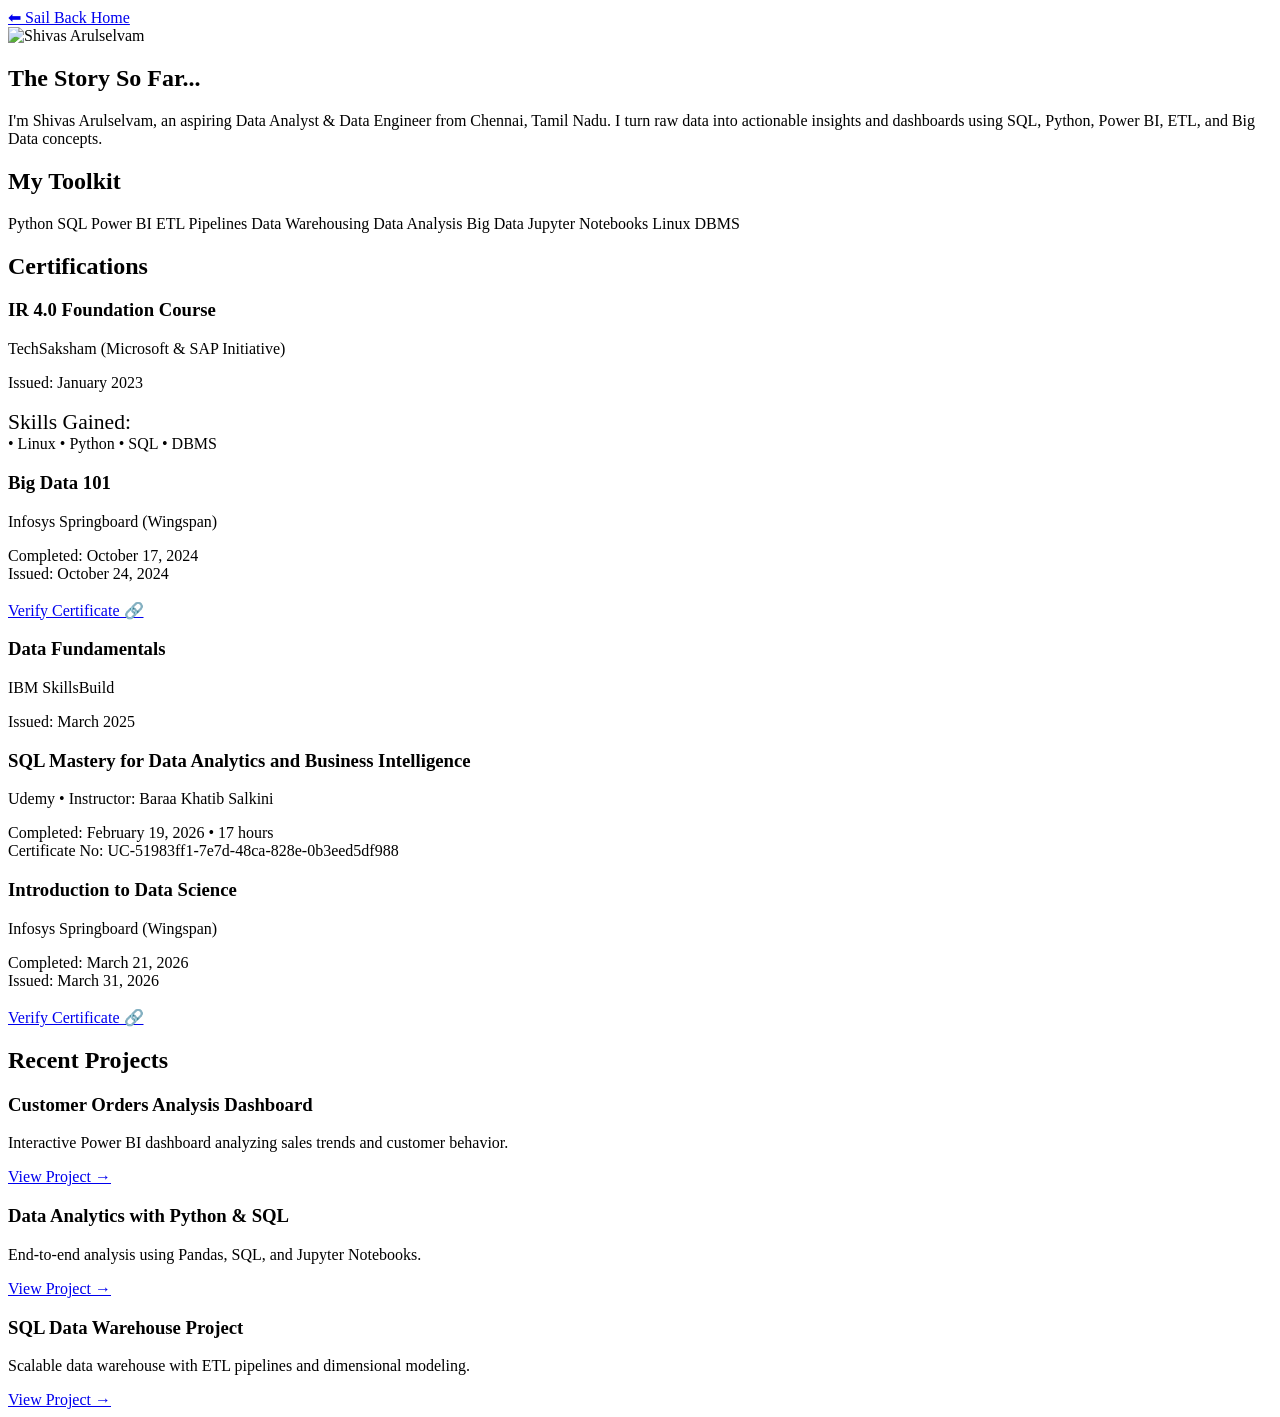
==== about.html @ 1befece0 "Add files via upload" ====
<!DOCTYPE html>
<html lang="en">
<head>
  <meta charset="UTF-8">
  <meta name="viewport" content="width=device-width, initial-scale=1.0">
  <title>About Shivas | Data Sketchbook</title>
  <link href="https://fonts.googleapis.com/css2?family=Architects+Daughter&family=Caveat:wght@400;600&display=swap" rel="stylesheet">
  <link rel="stylesheet" href="assets/style.css">
</head>
<body class="about-page">

  <div class="page-container">

    <div class="nav-bar">
      <a href="index.html" class="btn-sketch btn-blue back-btn">⬅ Sail Back Home</a>
    </div>

    <section class="about-section">
      <div class="photo-frame profile-pic">
        <div class="tape"></div>
        <div class="photo-placeholder">
          <img src="images/img.png" alt="Shivas Arulselvam">
        </div>
      </div>

      <div class="drawn-box about-text">
        <h2 class="section-title">The Story So Far...</h2>
        <p class="handwriting">
          I'm Shivas Arulselvam, an aspiring Data Analyst & Data Engineer from Chennai, Tamil Nadu. 
          I turn raw data into actionable insights and dashboards using SQL, Python, Power BI, ETL, and Big Data concepts.
        </p>
      </div>
    </section>

    <section class="skills-section">
      <h2 class="section-title highlight-text">My Toolkit</h2>
      <div class="skills-container">
        <span class="skill-tag">Python</span>
        <span class="skill-tag">SQL</span>
        <span class="skill-tag">Power BI</span>
        <span class="skill-tag">ETL Pipelines</span>
        <span class="skill-tag">Data Warehousing</span>
        <span class="skill-tag">Data Analysis</span>
        <span class="skill-tag">Big Data</span>
        <span class="skill-tag">Jupyter Notebooks</span>
        <span class="skill-tag">Linux</span>
        <span class="skill-tag">DBMS</span>
      </div>
    </section>

    <section class="certs-section">
      <h2 class="section-title">Certifications</h2>
      <div class="certs-grid">

        <!-- 1. Oldest - LEFT -->
        <div class="sticky-note cert-note left">
          <div class="pin"></div>
          <h3 class="pencil-blue">IR 4.0 Foundation Course</h3>
          <p class="handwriting">TechSaksham (Microsoft & SAP Initiative)</p>
          <span class="handwriting pencil-green">Issued: January 2023</span>
          <br><br>
          <span class="handwriting" style="font-size:1.35rem;">Skills Gained:</span><br>
          <span class="handwriting pencil-red">• Linux • Python • SQL • DBMS</span>
        </div>

        <!-- 2. Big Data 101 - RIGHT -->
        <div class="sticky-note cert-note right">
          <div class="pin"></div>
          <h3 class="pencil-blue">Big Data 101</h3>
          <p class="handwriting">Infosys Springboard (Wingspan)</p>
          <span class="handwriting pencil-green">Completed: October 17, 2024</span><br>
          <span class="handwriting pencil-green">Issued: October 24, 2024</span>
          <br><br>
          <a href="https://verify.onwingspan.com" target="_blank" class="btn-sketch btn-blue project-link" style="font-size:1rem;">Verify Certificate 🔗</a>
        </div>

        <!-- 3. IBM Data Fundamentals - LEFT -->
        <div class="sticky-note cert-note left">
          <div class="pin"></div>
          <h3 class="pencil-blue">Data Fundamentals</h3>
          <p class="handwriting">IBM SkillsBuild</p>
          <span class="handwriting pencil-green">Issued: March 2025</span>
        </div>

        <!-- 4. SQL Mastery (New Udemy) - RIGHT -->
        <div class="sticky-note cert-note right">
          <div class="pin"></div>
          <h3 class="pencil-blue">SQL Mastery for Data Analytics and Business Intelligence</h3>
          <p class="handwriting">Udemy • Instructor: Baraa Khatib Salkini</p>
          <span class="handwriting pencil-green">Completed: February 19, 2026 • 17 hours</span>
          <br>
          <span class="handwriting pencil-green">Certificate No: UC-51983ff1-7e7d-48ca-828e-0b3eed5df988</span>
        </div>

        <!-- 5. Newest - LEFT -->
        <div class="sticky-note cert-note left">
          <div class="pin"></div>
          <h3 class="pencil-blue">Introduction to Data Science</h3>
          <p class="handwriting">Infosys Springboard (Wingspan)</p>
          <span class="handwriting pencil-green">Completed: March 21, 2026</span><br>
          <span class="handwriting pencil-green">Issued: March 31, 2026</span>
          <br><br>
          <a href="https://verify.onwingspan.com" target="_blank" class="btn-sketch btn-blue project-link" style="font-size:1rem;">Verify Certificate 🔗</a>
        </div>

      </div>
    </section>

    <section class="projects-section">
      <h2 class="section-title highlight-text">Recent Projects</h2>
      <div class="projects-grid">
        <div class="drawn-box project-card">
          <h3>Customer Orders Analysis Dashboard</h3>
          <p class="handwriting">Interactive Power BI dashboard analyzing sales trends and customer behavior.</p>
          <a href="https://github.com/Shivas54/customer-orders-analysis-powerbi" target="_blank" class="btn-sketch btn-blue project-link">View Project →</a>
        </div>
        <div class="drawn-box project-card">
          <h3>Data Analytics with Python & SQL</h3>
          <p class="handwriting">End-to-end analysis using Pandas, SQL, and Jupyter Notebooks.</p>
          <a href="https://github.com/Shivas54/Data-Analytics-Project-Python-SQL" target="_blank" class="btn-sketch btn-blue project-link">View Project →</a>
        </div>
        <div class="drawn-box project-card">
          <h3>SQL Data Warehouse Project</h3>
          <p class="handwriting">Scalable data warehouse with ETL pipelines and dimensional modeling.</p>
          <a href="https://github.com/Shivas54/sql-data-warehouse-project" target="_blank" class="btn-sketch btn-blue project-link">View Project →</a>
        </div>
      </div>
    </section>

  </div>

  <script src="script.js"></script>
</body>
</html>
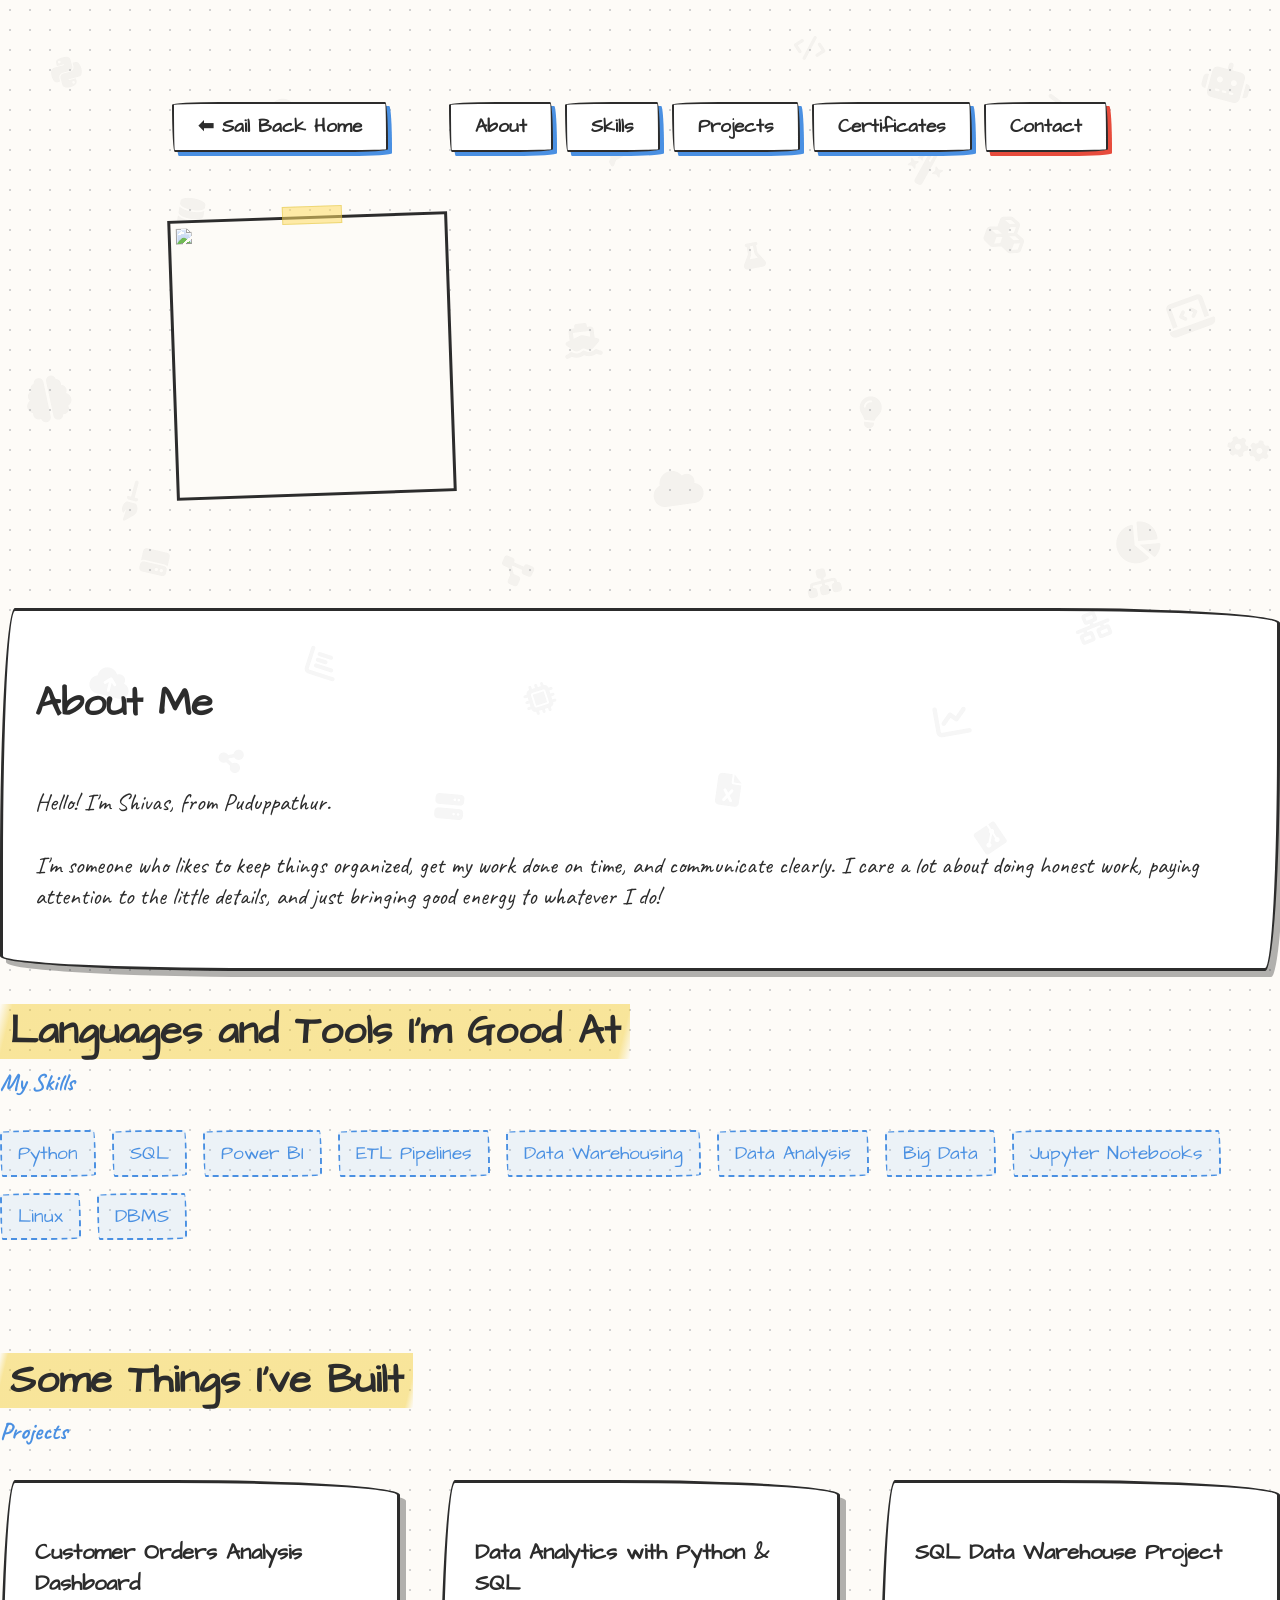
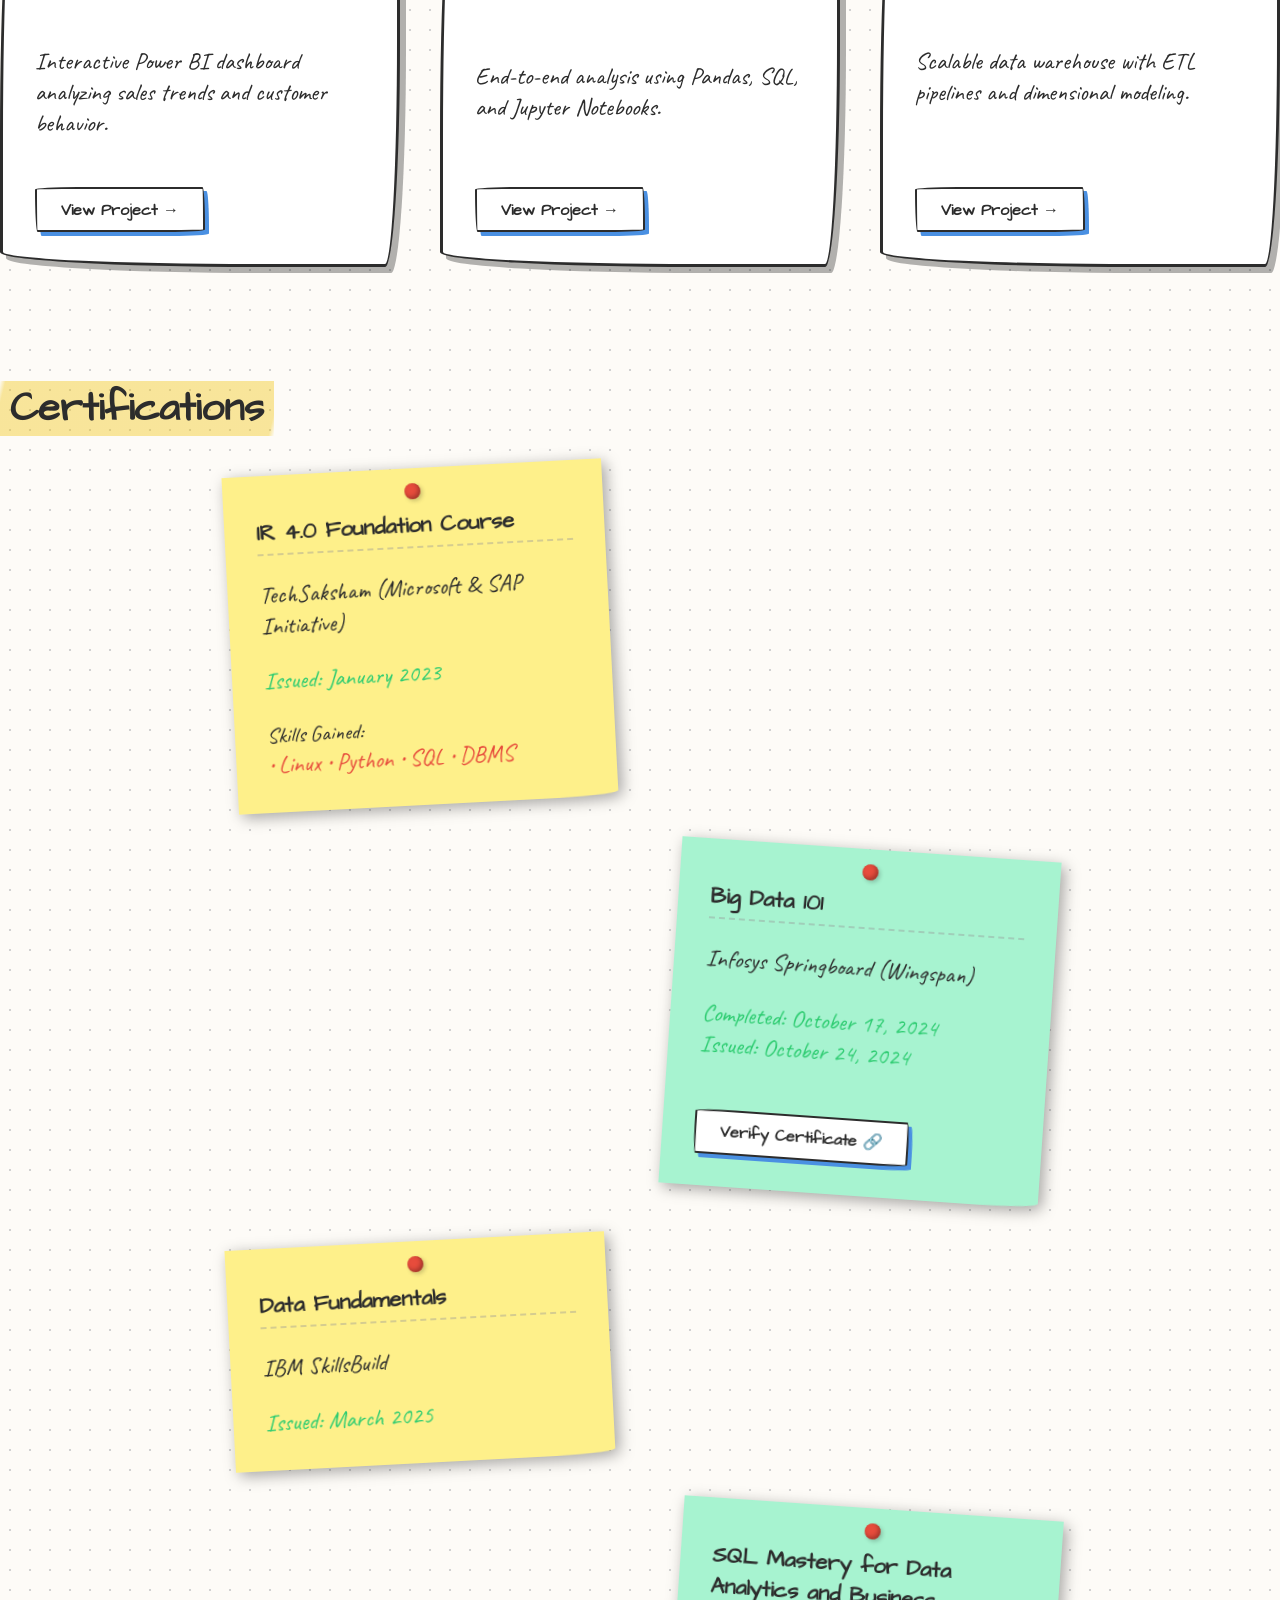
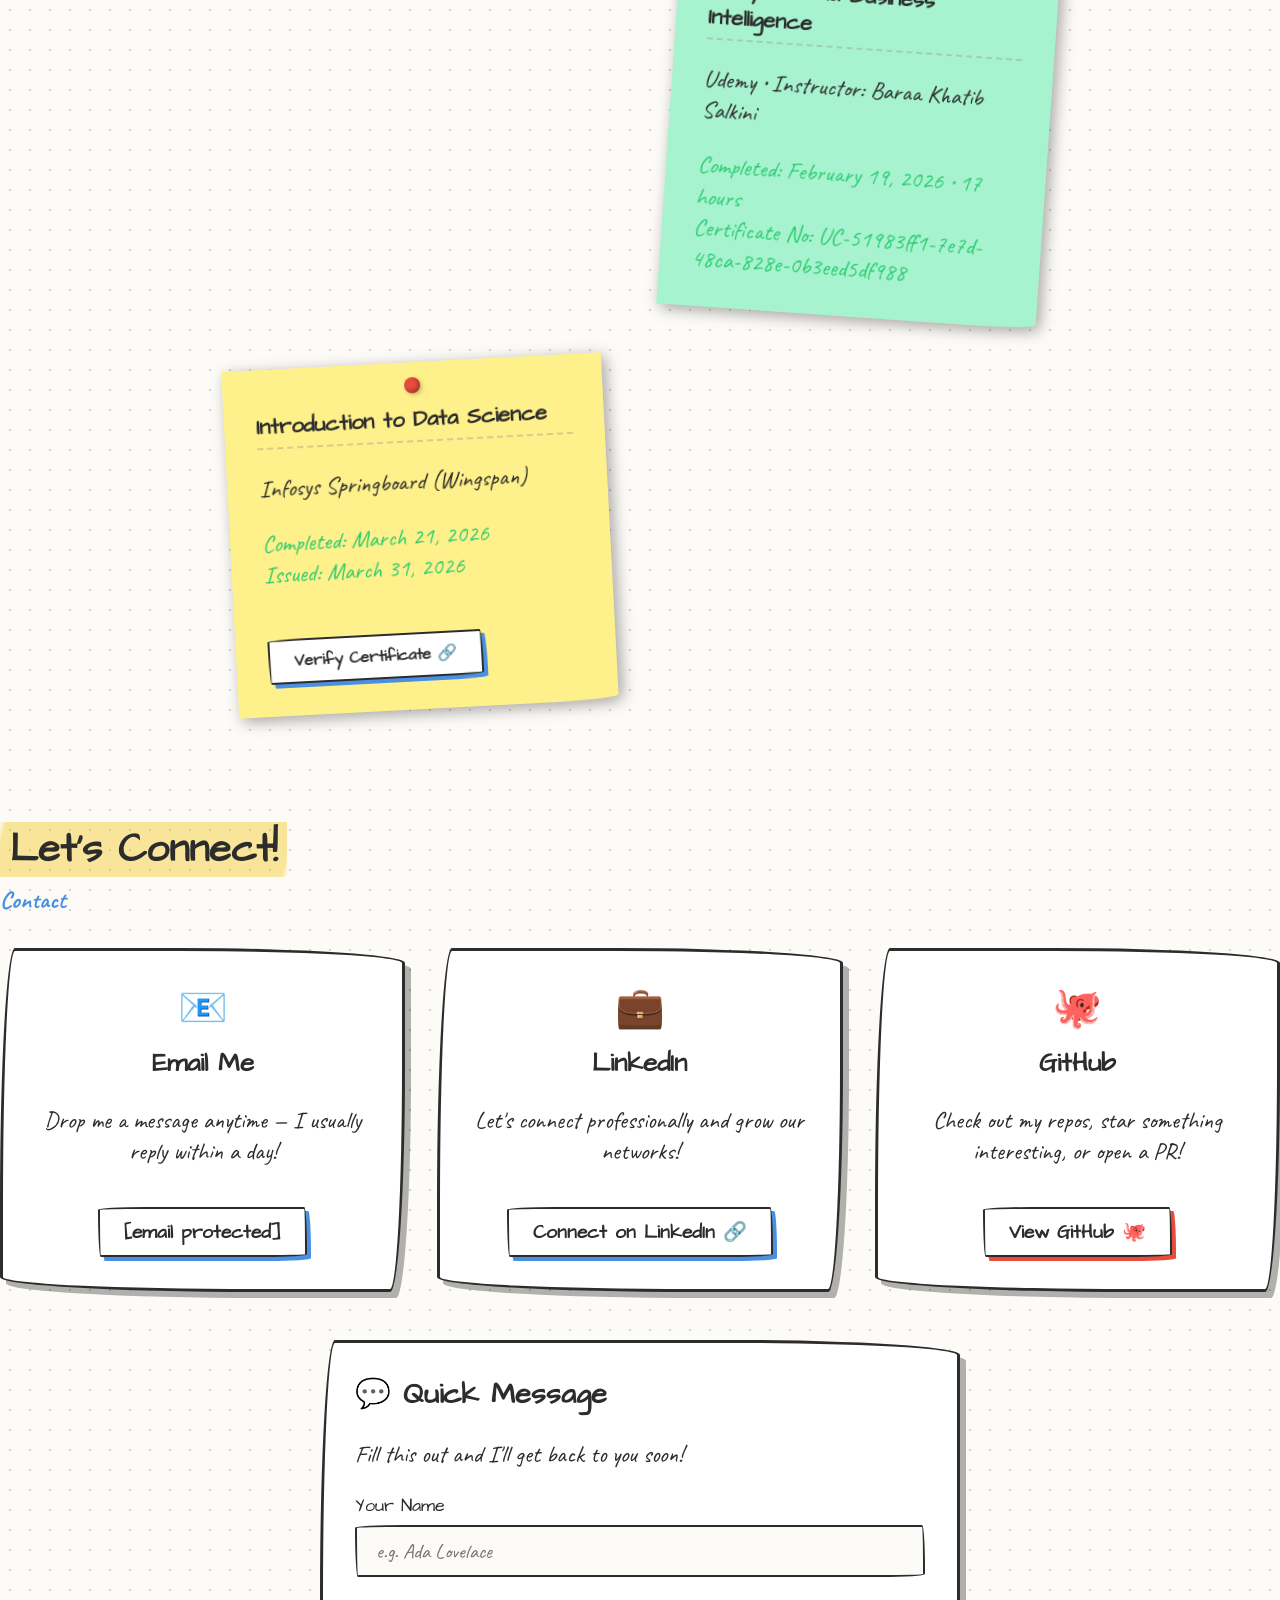
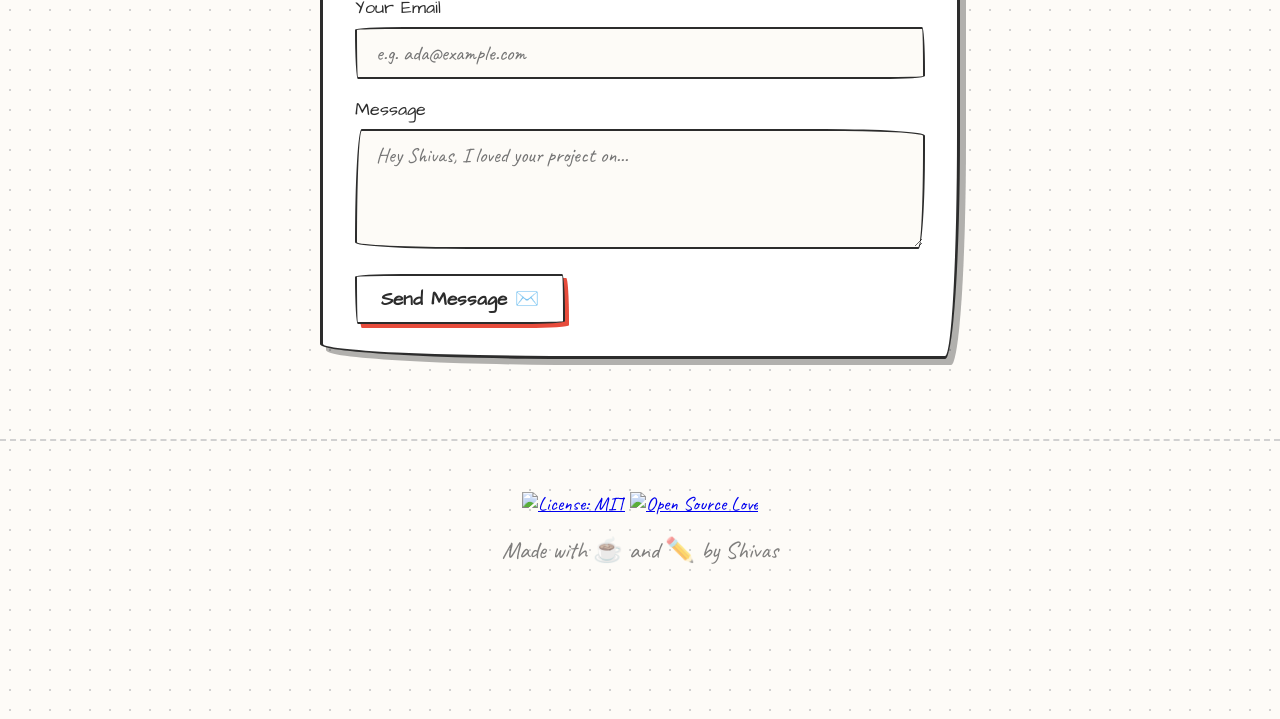
==== commit 916d9327: "Update about.html" ====
--- a/about.html
+++ b/about.html
@@ -5,35 +5,91 @@
   <meta name="viewport" content="width=device-width, initial-scale=1.0">
   <title>About Shivas | Data Sketchbook</title>
   <link href="https://fonts.googleapis.com/css2?family=Architects+Daughter&family=Caveat:wght@400;600&display=swap" rel="stylesheet">
-  <link rel="stylesheet" href="assets/style.css">
+  <link rel="stylesheet" href="https://cdnjs.cloudflare.com/ajax/libs/font-awesome/6.5.0/css/all.min.css">
+  <link rel="stylesheet" href="assets/css/style.css">
 </head>
 <body class="about-page">
 
+  <!-- Background floating icons -->
+  <div class="bg-icons" aria-hidden="true">
+    <i class="fa-brands fa-python"           style="--ix:4vw;  --iy:6vh;  --is:2.2rem; --ir:-15deg; --id:0s"></i>
+    <i class="fa-solid fa-database"          style="--ix:14vw; --iy:22vh; --is:1.8rem; --ir:10deg;  --id:1.2s"></i>
+    <i class="fa-solid fa-terminal"          style="--ix:82vw; --iy:10vh; --is:2rem;   --ir:-8deg;  --id:0.4s"></i>
+    <i class="fa-solid fa-code"              style="--ix:62vw; --iy:4vh;  --is:1.6rem; --ir:12deg;  --id:2s"></i>
+    <i class="fa-solid fa-laptop-code"       style="--ix:91vw; --iy:33vh; --is:2.4rem; --ir:-20deg; --id:0.8s"></i>
+    <i class="fa-solid fa-server"            style="--ix:34vw; --iy:88vh; --is:1.8rem; --ir:5deg;   --id:1.6s"></i>
+    <i class="fa-solid fa-chart-line"        style="--ix:73vw; --iy:78vh; --is:2.2rem; --ir:-10deg; --id:0.3s"></i>
+    <i class="fa-solid fa-chart-bar"         style="--ix:24vw; --iy:72vh; --is:2rem;   --ir:18deg;  --id:1.8s"></i>
+    <i class="fa-solid fa-chart-pie"         style="--ix:87vw; --iy:58vh; --is:2.6rem; --ir:-5deg;  --id:0.6s"></i>
+    <i class="fa-solid fa-filter"            style="--ix:47vw; --iy:16vh; --is:1.5rem; --ir:22deg;  --id:2.4s"></i>
+    <i class="fa-solid fa-broom"             style="--ix:9vw;  --iy:54vh; --is:1.8rem; --ir:-30deg; --id:1s"></i>
+    <i class="fa-solid fa-file-excel"        style="--ix:56vw; --iy:86vh; --is:2rem;   --ir:8deg;   --id:3s"></i>
+    <i class="fa-solid fa-brain"             style="--ix:2vw;  --iy:42vh; --is:2.8rem; --ir:-12deg; --id:0.2s"></i>
+    <i class="fa-solid fa-robot"             style="--ix:94vw; --iy:7vh;  --is:2.4rem; --ir:15deg;  --id:1.4s"></i>
+    <i class="fa-solid fa-microchip"         style="--ix:41vw; --iy:76vh; --is:1.9rem; --ir:-18deg; --id:2.8s"></i>
+    <i class="fa-solid fa-lightbulb"         style="--ix:67vw; --iy:44vh; --is:2rem;   --ir:6deg;   --id:0.9s"></i>
+    <i class="fa-solid fa-bolt-lightning"    style="--ix:19vw; --iy:32vh; --is:1.7rem; --ir:-25deg; --id:1.5s"></i>
+    <i class="fa-solid fa-cubes"             style="--ix:77vw; --iy:24vh; --is:2.2rem; --ir:20deg;  --id:2.2s"></i>
+    <i class="fa-solid fa-cloud"             style="--ix:51vw; --iy:52vh; --is:2.5rem; --ir:-8deg;  --id:0.7s"></i>
+    <i class="fa-solid fa-cloud-arrow-up"    style="--ix:7vw;  --iy:74vh; --is:2rem;   --ir:14deg;  --id:3.2s"></i>
+    <i class="fa-solid fa-network-wired"     style="--ix:84vw; --iy:68vh; --is:1.8rem; --ir:-22deg; --id:1.1s"></i>
+    <i class="fa-solid fa-infinity"          style="--ix:31vw; --iy:48vh; --is:2.3rem; --ir:9deg;   --id:2.6s"></i>
+    <i class="fa-solid fa-sitemap"           style="--ix:63vw; --iy:63vh; --is:1.9rem; --ir:-14deg; --id:0.5s"></i>
+    <i class="fa-solid fa-share-nodes"       style="--ix:17vw; --iy:83vh; --is:1.7rem; --ir:16deg;  --id:1.9s"></i>
+    <i class="fa-solid fa-ship"              style="--ix:44vw; --iy:36vh; --is:2.1rem; --ir:-7deg;  --id:2.1s"></i>
+    <i class="fa-brands fa-git-alt"          style="--ix:76vw; --iy:91vh; --is:2.4rem; --ir:11deg;  --id:0.1s"></i>
+    <i class="fa-solid fa-gears"             style="--ix:96vw; --iy:48vh; --is:2rem;   --ir:-19deg; --id:2.9s"></i>
+    <i class="fa-solid fa-diagram-project"   style="--ix:39vw; --iy:62vh; --is:1.8rem; --ir:24deg;  --id:1.3s"></i>
+    <i class="fa-solid fa-flask"             style="--ix:58vw; --iy:27vh; --is:1.6rem; --ir:-11deg; --id:3.5s"></i>
+    <i class="fa-solid fa-magnifying-glass-chart" style="--ix:21vw; --iy:11vh; --is:2rem; --ir:7deg; --id:0.6s"></i>
+    <i class="fa-solid fa-wand-magic-sparkles" style="--ix:71vw; --iy:17vh; --is:1.9rem; --ir:-16deg; --id:2.3s"></i>
+    <i class="fa-solid fa-hard-drive"        style="--ix:11vw; --iy:61vh; --is:1.7rem; --ir:13deg;  --id:1.7s"></i>
+  </div>
+
+  <!-- Scroll to Top -->
+  <button class="scroll-top" id="scroll-top" aria-label="Scroll to top" title="Back to top">↑</button>
+
   <div class="page-container">
 
+    <!-- NAVIGATION -->
     <div class="nav-bar">
       <a href="index.html" class="btn-sketch btn-blue back-btn">⬅ Sail Back Home</a>
+
+      <button class="hamburger" id="hamburger" aria-label="Toggle menu">☰</button>
+
+      <nav class="nav-menu" id="nav-menu">
+        <a href="about.html" class="btn-sketch btn-blue nav-link" data-section="About">About</a>
+        <a href="#Skills" class="btn-sketch btn-blue nav-link" data-section="Skills">Skills</a>
+        <a href="#Projects" class="btn-sketch btn-blue nav-link" data-section="Projects">Projects</a>
+        <a href="#Certificates" class="btn-sketch btn-blue nav-link" data-section="Certificates">Certificates</a>
+        <a href="#contact" class="btn-sketch btn-red nav-link" data-section="contact">Contact</a>
+      </nav>
     </div>
 
-    <section class="about-section">
+    <!-- ABOUT -->
+    <section id="About" class="about-section">
       <div class="photo-frame profile-pic">
         <div class="tape"></div>
         <div class="photo-placeholder">
-          <img src="images/img.png" alt="Shivas Arulselvam">
+  <img src="assets/img.png" style="filter: none !important; mix-blend-mode: normal;">
+          
+          </div>
         </div>
       </div>
 
       <div class="drawn-box about-text">
-        <h2 class="section-title">The Story So Far...</h2>
+        <h2 class="section-title">About Me</h2>
         <p class="handwriting">
-          I'm Shivas Arulselvam, an aspiring Data Analyst & Data Engineer from Chennai, Tamil Nadu. 
-          I turn raw data into actionable insights and dashboards using SQL, Python, Power BI, ETL, and Big Data concepts.
+          Hello! I'm Shivas, from Puduppathur.<br><br>
+          I'm someone who likes to keep things organized, get my work done on time, and communicate clearly. I care a lot about doing honest work, paying attention to the little details, and just bringing good energy to whatever I do!
         </p>
       </div>
     </section>
 
-    <section class="skills-section">
-      <h2 class="section-title highlight-text">My Toolkit</h2>
+    <!-- SKILLS -->
+    <section id="Skills" class="skills-section">
+      <h2 class="section-title highlight-text">Languages and Tools I'm Good At</h2>
+      <h4 class="handwriting pencil-blue" style="margin-top: -1.5rem; margin-bottom: 2rem;">My Skills</h4>
       <div class="skills-container">
         <span class="skill-tag">Python</span>
         <span class="skill-tag">SQL</span>
@@ -48,22 +104,44 @@
       </div>
     </section>
 
-    <section class="certs-section">
-      <h2 class="section-title">Certifications</h2>
+    <!-- PROJECTS -->
+    <section id="Projects" class="projects-section">
+      <h2 class="section-title highlight-text">Some Things I've Built</h2>
+      <h4 class="handwriting pencil-blue" style="margin-top: -1.5rem; margin-bottom: 2rem;">Projects</h4>
+      <div class="projects-grid">
+        <div class="drawn-box project-card">
+          <h3>Customer Orders Analysis Dashboard</h3>
+          <p class="handwriting">Interactive Power BI dashboard analyzing sales trends and customer behavior.</p>
+          <a href="https://github.com/Shivas54/customer-orders-analysis-powerbi" target="_blank" class="btn-sketch btn-blue project-link">View Project →</a>
+        </div>
+        <div class="drawn-box project-card">
+          <h3>Data Analytics with Python &amp; SQL</h3>
+          <p class="handwriting">End-to-end analysis using Pandas, SQL, and Jupyter Notebooks.</p>
+          <a href="https://github.com/Shivas54/Data-Analytics-Project-Python-SQL" target="_blank" class="btn-sketch btn-blue project-link">View Project →</a>
+        </div>
+        <div class="drawn-box project-card">
+          <h3>SQL Data Warehouse Project</h3>
+          <p class="handwriting">Scalable data warehouse with ETL pipelines and dimensional modeling.</p>
+          <a href="https://github.com/Shivas54/sql-data-warehouse-project" target="_blank" class="btn-sketch btn-blue project-link">View Project →</a>
+        </div>
+      </div>
+    </section>
+
+    <!-- CERTIFICATES -->
+    <section id="Certificates" class="certs-section">
+      <h2 class="section-title highlight-text">Certifications</h2>
       <div class="certs-grid">
 
-        <!-- 1. Oldest - LEFT -->
         <div class="sticky-note cert-note left">
           <div class="pin"></div>
           <h3 class="pencil-blue">IR 4.0 Foundation Course</h3>
-          <p class="handwriting">TechSaksham (Microsoft & SAP Initiative)</p>
+          <p class="handwriting">TechSaksham (Microsoft &amp; SAP Initiative)</p>
           <span class="handwriting pencil-green">Issued: January 2023</span>
           <br><br>
           <span class="handwriting" style="font-size:1.35rem;">Skills Gained:</span><br>
           <span class="handwriting pencil-red">• Linux • Python • SQL • DBMS</span>
         </div>
 
-        <!-- 2. Big Data 101 - RIGHT -->
         <div class="sticky-note cert-note right">
           <div class="pin"></div>
           <h3 class="pencil-blue">Big Data 101</h3>
@@ -74,7 +152,6 @@
           <a href="https://verify.onwingspan.com" target="_blank" class="btn-sketch btn-blue project-link" style="font-size:1rem;">Verify Certificate 🔗</a>
         </div>
 
-        <!-- 3. IBM Data Fundamentals - LEFT -->
         <div class="sticky-note cert-note left">
           <div class="pin"></div>
           <h3 class="pencil-blue">Data Fundamentals</h3>
@@ -82,17 +159,14 @@
           <span class="handwriting pencil-green">Issued: March 2025</span>
         </div>
 
-        <!-- 4. SQL Mastery (New Udemy) - RIGHT -->
         <div class="sticky-note cert-note right">
           <div class="pin"></div>
           <h3 class="pencil-blue">SQL Mastery for Data Analytics and Business Intelligence</h3>
           <p class="handwriting">Udemy • Instructor: Baraa Khatib Salkini</p>
-          <span class="handwriting pencil-green">Completed: February 19, 2026 • 17 hours</span>
-          <br>
+          <span class="handwriting pencil-green">Completed: February 19, 2026 • 17 hours</span><br>
           <span class="handwriting pencil-green">Certificate No: UC-51983ff1-7e7d-48ca-828e-0b3eed5df988</span>
         </div>
 
-        <!-- 5. Newest - LEFT -->
         <div class="sticky-note cert-note left">
           <div class="pin"></div>
           <h3 class="pencil-blue">Introduction to Data Science</h3>
@@ -106,29 +180,125 @@
       </div>
     </section>
 
-    <section class="projects-section">
-      <h2 class="section-title highlight-text">Recent Projects</h2>
-      <div class="projects-grid">
-        <div class="drawn-box project-card">
-          <h3>Customer Orders Analysis Dashboard</h3>
-          <p class="handwriting">Interactive Power BI dashboard analyzing sales trends and customer behavior.</p>
-          <a href="https://github.com/Shivas54/customer-orders-analysis-powerbi" target="_blank" class="btn-sketch btn-blue project-link">View Project →</a>
-        </div>
-        <div class="drawn-box project-card">
-          <h3>Data Analytics with Python & SQL</h3>
-          <p class="handwriting">End-to-end analysis using Pandas, SQL, and Jupyter Notebooks.</p>
-          <a href="https://github.com/Shivas54/Data-Analytics-Project-Python-SQL" target="_blank" class="btn-sketch btn-blue project-link">View Project →</a>
-        </div>
-        <div class="drawn-box project-card">
-          <h3>SQL Data Warehouse Project</h3>
-          <p class="handwriting">Scalable data warehouse with ETL pipelines and dimensional modeling.</p>
-          <a href="https://github.com/Shivas54/sql-data-warehouse-project" target="_blank" class="btn-sketch btn-blue project-link">View Project →</a>
-        </div>
-      </div>
-    </section>
-
-  </div>
-
-  <script src="script.js"></script>
-</body>
-</html>
+    <!-- CONTACT -->
+    <section id="contact" class="contact-section">
+      <h2 class="section-title highlight-text">Let's Connect!</h2>
+      <h4 class="handwriting pencil-blue" style="margin-top: -1.5rem; margin-bottom: 2rem;">Contact</h4>
+
+      <div class="contact-grid">
+        <div class="drawn-box contact-card">
+          <div class="contact-icon">📧</div>
+          <h3>Email Me</h3>
+          <p class="handwriting">Drop me a message anytime — I usually reply within a day!</p>
+          <!-- Replace with your actual email -->
+          <a href="/cdn-cgi/l/email-protection#91e2f9f8e7f0e2d1f4e9f0fce1fdf4bff2fefc" class="btn-sketch btn-blue" style="margin-top:1rem; display:inline-block;"><span class="__cf_email__" data-cfemail="76051e1f00170536130e171b061a135815191b">[email&#160;protected]</span></a>
+        </div>
+
+        <div class="drawn-box contact-card">
+          <div class="contact-icon">💼</div>
+          <h3>LinkedIn</h3>
+          <p class="handwriting">Let's connect professionally and grow our networks!</p>
+          <a href="https://www.linkedin.com/in/shivas-arulselvam" target="_blank" class="btn-sketch btn-blue" style="margin-top:1rem; display:inline-block;">Connect on LinkedIn 🔗</a>
+        </div>
+
+        <div class="drawn-box contact-card">
+          <div class="contact-icon">🐙</div>
+          <h3>GitHub</h3>
+          <p class="handwriting">Check out my repos, star something interesting, or open a PR!</p>
+          <a href="https://github.com/Shivas54" target="_blank" class="btn-sketch btn-red" style="margin-top:1rem; display:inline-block;">View GitHub 🐙</a>
+        </div>
+      </div>
+
+      <!-- Quick Message Form -->
+      <div class="drawn-box quick-message" style="margin-top: 3rem;">
+        <h3>💬 Quick Message</h3>
+        <p class="handwriting" style="margin-bottom:1.5rem;">Fill this out and I'll get back to you soon!</p>
+        <div class="form-group">
+          <label class="form-label" for="name">Your Name</label>
+          <input type="text" id="name" class="sketch-input" placeholder="e.g. Ada Lovelace">
+        </div>
+        <div class="form-group">
+          <label class="form-label" for="email">Your Email</label>
+          <input type="email" id="email" class="sketch-input" placeholder="e.g. ada@example.com">
+        </div>
+        <div class="form-group">
+          <label class="form-label" for="message">Message</label>
+          <textarea id="message" class="sketch-input sketch-textarea" placeholder="Hey Shivas, I loved your project on..."></textarea>
+        </div>
+        <button class="btn-sketch btn-red" id="send-btn" onclick="handleSend()">Send Message ✉️</button>
+        <p class="handwriting pencil-green" id="form-success" style="display:none; margin-top:1rem;">✅ Thanks! (Hook this up to Formspree or EmailJS to make it live!)</p>
+      </div>
+    </section>
+
+  </div><!-- end page-container -->
+
+  <footer class="sketch-footer">
+    <p align="center">
+      <a href="LICENSE"><img src="https://img.shields.io/badge/License-MIT-yellow.svg" alt="License: MIT"></a>
+      <a href="https://opensource.org/"><img src="https://img.shields.io/badge/Open%20Source-%E2%9D%A4-brightgreen.svg" alt="Open Source Love"></a>
+    </p>
+    <p class="handwriting" style="margin-top:1rem; opacity:0.6;">Made with ☕ and ✏️ by Shivas</p>
+  </footer>
+
+  <script data-cfasync="false" src="/cdn-cgi/scripts/5c5dd728/cloudflare-static/email-decode.min.js"></script><script>
+    // --- HAMBURGER MENU ---
+    const hamburger = document.getElementById('hamburger');
+    const navMenu = document.getElementById('nav-menu');
+    hamburger.addEventListener('click', () => {
+      navMenu.classList.toggle('nav-open');
+      hamburger.textContent = navMenu.classList.contains('nav-open') ? '✕' : '☰';
+    });
+    // Close menu when a link is clicked
+    navMenu.querySelectorAll('a').forEach(link => {
+      link.addEventListener('click', () => {
+        navMenu.classList.remove('nav-open');
+        hamburger.textContent = '☰';
+      });
+    });
+
+    // --- ACTIVE NAV HIGHLIGHT ON SCROLL ---
+    const sections = document.querySelectorAll('section[id]');
+    const navLinks = document.querySelectorAll('.nav-link');
+    const observer = new IntersectionObserver((entries) => {
+      entries.forEach(entry => {
+        if (entry.isIntersecting) {
+          navLinks.forEach(link => link.classList.remove('nav-active'));
+          const active = document.querySelector(`.nav-link[data-section="${entry.target.id}"]`);
+          if (active) active.classList.add('nav-active');
+        }
+      });
+    }, { rootMargin: '-30% 0px -60% 0px' });
+    sections.forEach(s => observer.observe(s));
+
+    // --- SCROLL OFFSET FOR ANCHOR LINKS (fixes content hiding behind nav) ---
+    document.querySelectorAll('a[href^="#"]').forEach(anchor => {
+      anchor.addEventListener('click', function(e) {
+        const target = document.querySelector(this.getAttribute('href'));
+        if (target) {
+          e.preventDefault();
+          const offset = 100;
+          const top = target.getBoundingClientRect().top + window.scrollY - offset;
+          window.scrollTo({ top, behavior: 'smooth' });
+        }
+      });
+    });
+
+    // --- SCROLL TO TOP BUTTON ---
+    const scrollTopBtn = document.getElementById('scroll-top');
+    window.addEventListener('scroll', () => {
+      scrollTopBtn.classList.toggle('visible', window.scrollY > 400);
+    });
+    scrollTopBtn.addEventListener('click', () => {
+      window.scrollTo({ top: 0, behavior: 'smooth' });
+    });
+
+    // --- FORM HANDLER (demo — wire to Formspree/EmailJS for production) ---
+    function handleSend() {
+      const name = document.getElementById('name').value.trim();
+      const email = document.getElementById('email').value.trim();
+      const message = document.getElementById('message').value.trim();
+      if (!name || !email || !message) {
+        alert('Please fill in all fields!');
+        return;
+      }
+      document.get
--- a/assets/css/style.css
+++ b/assets/css/style.css
@@ -0,0 +1,614 @@
+/* =============================================
+   SHIVAS PORTFOLIO — SKETCHBOOK THEME
+   Clean, single :root block — no conflicts
+   ============================================= */
+
+/* --- LIGHT / DARK MODE VARIABLES --- */
+:root {
+  color-scheme: light dark;
+  --paper-bg:      light-dark(#fdfbf7, #1a1a1a);
+  --ink-color:     light-dark(#2c2c2c, #e0e0e0);
+  --box-bg:        light-dark(#ffffff, #252525);
+  --grid-color:    light-dark(#d1d1d1, rgba(255,255,255,0.05));
+  --note-bg:       light-dark(#fef08a, #857c2e);
+  --cert-note-bg:  light-dark(#a7f3d0, #1e3a2f);
+  --pencil-blue:   light-dark(#4a90e2, #56a3ff);
+  --pencil-red:    light-dark(#e74c3c, #ff5f56);
+  --pencil-green:  light-dark(#2ecc71, #4ade80);
+  --highlighter:   light-dark(rgba(241,196,15,0.4), rgba(250,204,21,0.25));
+  --input-bg:      light-dark(#fdfbf7, #1e1e1e);
+  --note-text:     light-dark(#2c2c2c, #f0f0f0);
+}
+
+/* --- BASE --- */
+*, *::before, *::after { box-sizing: border-box; }
+
+html { scroll-behavior: smooth; }
+
+body {
+  background-color: var(--paper-bg);
+  background-image: radial-gradient(var(--grid-color) 1px, transparent 1px);
+  background-size: 20px 20px;
+  color: var(--ink-color);
+  font-family: 'Caveat', cursive;
+  font-size: 1.2rem;
+  margin: 0;
+  padding: 0;
+  overflow-x: hidden;
+  transition: background-color 0.3s, color 0.3s;
+}
+
+h1, h2, h3 { font-family: 'Architects Daughter', cursive; }
+
+/* --- SCROLL TO TOP --- */
+.scroll-top {
+  position: fixed;
+  bottom: 2rem;
+  right: 1.5rem;
+  z-index: 998;
+  background: var(--box-bg);
+  border: 2px solid var(--ink-color);
+  border-radius: 255px 15px 225px 15px / 15px 225px 15px 255px;
+  padding: 0.4rem 0.9rem;
+  font-family: 'Architects Daughter', cursive;
+  font-size: 1.3rem;
+  cursor: pointer;
+  box-shadow: 3px 3px 0 var(--pencil-green);
+  opacity: 0;
+  pointer-events: none;
+  transition: opacity 0.3s, transform 0.2s, box-shadow 0.2s;
+  color: var(--ink-color);
+}
+.scroll-top.visible { opacity: 1; pointer-events: auto; }
+.scroll-top:hover { transform: translate(1px, 1px); box-shadow: 2px 2px 0 var(--pencil-green); }
+
+/* =============================================
+   INDEX PAGE — HERO
+   ============================================= */
+.sketch-hero {
+  position: relative;
+  display: flex;
+  align-items: center;
+  justify-content: space-between;
+  max-width: 1100px;
+  margin: 0 auto;
+  min-height: 100vh;
+  padding: 2rem;
+  padding-bottom: 150px;
+  gap: 4rem;
+}
+
+.hero-content { flex: 1; max-width: 600px; z-index: 2; }
+.hero-visual   { flex: 1; display: flex; justify-content: center; z-index: 2; }
+
+/* --- BADGE --- */
+.sketch-badge {
+  display: inline-block;
+  border: 2px solid var(--ink-color);
+  border-radius: 255px 15px 225px 15px / 15px 225px 15px 255px;
+  padding: 0.3rem 1rem;
+  font-family: 'Architects Daughter', cursive;
+  font-size: 1.1rem;
+  margin-bottom: 1.5rem;
+  transform: rotate(-1deg);
+}
+
+/* --- TITLE --- */
+.hero-title {
+  font-size: 3rem;
+  line-height: 1.2;
+  margin: 0 0 1rem 0;
+  white-space: nowrap;
+}
+
+/* Typewriter cursor blink */
+.typewriter::after {
+  content: '|';
+  animation: blink 0.8s step-end infinite;
+  color: var(--pencil-red);
+}
+@keyframes blink { 0%,100% { opacity: 1; } 50% { opacity: 0; } }
+
+/* --- HIGHLIGHT --- */
+.highlight-text {
+  background: linear-gradient(104deg, transparent 0%, var(--highlighter) 2%, var(--highlighter) 98%, transparent 100%);
+  padding: 0 10px;
+}
+
+.hero-bio {
+  font-size: 1.8rem;
+  line-height: 1.4;
+  margin-bottom: 2.5rem;
+}
+
+/* --- DRAWN BOX --- */
+.drawn-box {
+  background: var(--box-bg);
+  border: 3px solid var(--ink-color);
+  border-radius: 15px 225px 15px 255px / 255px 15px 225px 15px;
+  padding: 2rem;
+  box-shadow: 6px 6px 0px rgba(0,0,0,0.3);
+}
+
+.contribution-box h3 { margin: 0 0 1rem 0; font-size: 1.8rem; }
+.contribution-box p  { margin-bottom: 2rem; }
+
+/* --- BUTTONS --- */
+.hero-actions {
+  display: flex;
+  gap: 1.5rem;
+  flex-wrap: wrap;
+}
+
+.btn-sketch {
+  text-decoration: none;
+  color: var(--ink-color);
+  font-family: 'Architects Daughter', cursive;
+  font-size: 1.2rem;
+  font-weight: bold;
+  padding: 0.6rem 1.5rem;
+  border: 2px solid var(--ink-color);
+  border-radius: 255px 15px 225px 15px / 15px 225px 15px 255px;
+  transition: transform 0.2s, box-shadow 0.2s;
+  background: var(--box-bg);
+  cursor: pointer;
+  display: inline-block;
+}
+
+.btn-blue  { box-shadow: 4px 4px 0px var(--pencil-blue); }
+.btn-blue:hover  { transform: translate(2px,2px); box-shadow: 2px 2px 0px var(--pencil-blue); }
+.btn-red   { box-shadow: 4px 4px 0px var(--pencil-red); }
+.btn-red:hover   { transform: translate(2px,2px); box-shadow: 2px 2px 0px var(--pencil-red); }
+.btn-green { box-shadow: 4px 4px 0px var(--pencil-green); }
+.btn-green:hover { transform: translate(2px,2px); box-shadow: 2px 2px 0px var(--pencil-green); }
+
+/* --- STICKY NOTE (Hero) --- */
+.sticky-note {
+  background-color: var(--note-bg);
+  color: var(--note-text);
+  width: 100%;
+  max-width: 380px;
+  padding: 2rem;
+  position: relative;
+  box-shadow: 4px 4px 15px rgba(0,0,0,0.35);
+  transform: rotate(3deg);
+  border-bottom-right-radius: 60px 5px;
+}
+
+.pin {
+  width: 16px;
+  height: 16px;
+  background-color: var(--pencil-red);
+  border-radius: 50%;
+  position: absolute;
+  top: 15px;
+  left: 50%;
+  transform: translateX(-50%);
+  box-shadow: inset -2px -2px 4px rgba(0,0,0,0.3), 2px 2px 4px rgba(0,0,0,0.2);
+  z-index: 5;
+}
+
+.sticky-note h3 {
+  margin-top: 10px;
+  border-bottom: 2px dashed rgba(150,150,150,0.4);
+  padding-bottom: 5px;
+  color: var(--note-text);
+}
+
+/* --- HANDWRITING & PENCIL COLORS --- */
+.handwriting { font-size: 1.5rem; line-height: 1.3; }
+.pencil-blue  { color: var(--pencil-blue); }
+.pencil-red   { color: var(--pencil-red); }
+.pencil-green { color: var(--pencil-green); }
+
+/* =============================================
+   SEA & BOAT ANIMATION
+   ============================================= */
+.sea-container {
+  position: absolute;
+  bottom: 0;
+  left: 0;
+  width: 100vw;
+  height: 150px;
+  background: repeating-linear-gradient(
+    0deg,
+    rgba(86,163,255,0.1), rgba(86,163,255,0.1) 5px,
+    transparent 5px, transparent 15px
+  );
+  border-top: 3px solid var(--pencil-blue);
+  border-radius: 255px 15px 225px 15px / 15px 225px 15px 255px;
+  z-index: 10;
+  pointer-events: none;
+  animation: moveWater 1.5s linear infinite;
+}
+
+.boat-wrapper {
+  position: absolute;
+  bottom: 10px;
+  left: -300px;
+  transform: translateX(-50%);
+  transition: left 3s cubic-bezier(0.25,0.46,0.45,0.94);
+  cursor: pointer;
+  display: flex;
+  flex-direction: column;
+  align-items: center;
+  pointer-events: auto;
+}
+
+.wiggle { animation: float 2s ease-in-out infinite; }
+
+@keyframes float {
+  0%   { transform: translateX(-50%) translateY(0px) rotate(0deg); }
+  50%  { transform: translateX(-50%) translateY(-5px) rotate(2deg); }
+  100% { transform: translateX(-50%) translateY(0px) rotate(0deg); }
+}
+
+.speech-bubble {
+  background: var(--box-bg);
+  color: var(--ink-color);
+  border: 2px solid var(--ink-color);
+  border-radius: 255px 15px 225px 15px / 15px 225px 15px 255px;
+  padding: 0.5rem 1rem;
+  font-family: 'Architects Daughter', cursive;
+  font-weight: bold;
+  font-size: 1.2rem;
+  margin-bottom: 10px;
+  opacity: 0;
+  transform: translateY(10px);
+  transition: all 0.5s ease;
+}
+
+.sketch-boat path:first-child {
+  fill: light-dark(rgba(255,255,255,0.8), rgba(255,255,255,0.1));
+}
+
+@keyframes moveWater {
+  0%   { background-position: 0 0; }
+  100% { background-position: 0 15px; }
+}
+
+@keyframes waveHand {
+  0%   { transform: rotate(0deg); }
+  20%  { transform: rotate(40deg); }
+  40%  { transform: rotate(-10deg); }
+  60%  { transform: rotate(40deg); }
+  80%  { transform: rotate(-10deg); }
+  100% { transform: rotate(0deg); }
+}
+
+.wave-action {
+  transform-origin: 75px 46px;
+  animation: waveHand 1.5s ease-in-out;
+}
+
+/* =============================================
+   ABOUT PAGE
+   ============================================= */
+.about-page { padding-bottom: 5rem; }
+
+.page-container {
+  max-width: 1000px;
+  margin: 0 auto;
+  padding: 2rem;
+}
+
+/* --- NAV BAR --- */
+.nav-bar {
+  display: flex;
+  justify-content: space-between;
+  align-items: center;
+  flex-wrap: wrap;
+  gap: 1rem;
+  padding: 1.5rem 0 2rem;
+  margin-bottom: 2rem;
+  position: relative;
+}
+
+.nav-menu {
+  display: flex;
+  gap: 0.75rem;
+  flex-wrap: wrap;
+}
+
+/* Active nav link */
+.nav-active {
+  box-shadow: 4px 4px 0px var(--pencil-red) !important;
+  transform: translate(1px, 1px);
+}
+
+/* Hamburger — hidden on desktop */
+.hamburger {
+  display: none;
+  background: var(--box-bg);
+  border: 2px solid var(--ink-color);
+  border-radius: 255px 15px 225px 15px / 15px 225px 15px 255px;
+  font-size: 1.4rem;
+  padding: 0.3rem 0.8rem;
+  cursor: pointer;
+  color: var(--ink-color);
+  box-shadow: 3px 3px 0 var(--pencil-blue);
+}
+
+/* --- ABOUT SECTION --- */
+.about-section {
+  display: flex;
+  gap: 3rem;
+  align-items: center;
+  margin-bottom: 5rem;
+}
+
+.profile-pic {
+  flex: 0 0 280px;
+}
+
+.photo-placeholder {
+  background: var(--paper-bg);
+  border: 3px solid var(--ink-color);
+  padding: 5px;
+  transform: rotate(-2deg);
+  min-height: 280px;
+  overflow: hidden;
+}
+
+.profile-pic img {
+  width: 100%;
+  height: auto;
+  display: block;
+  filter: grayscale(100%) contrast(300%);
+  image-rendering: pixelated;
+  opacity: 0.85;
+}
+
+/* Tape strip decoration */
+.tape {
+  width: 60px;
+  height: 18px;
+  background: rgba(255,220,100,0.55);
+  border: 1px solid rgba(200,170,0,0.3);
+  position: absolute;
+  top: -10px;
+  left: 50%;
+  transform: translateX(-50%) rotate(-2deg);
+  z-index: 2;
+}
+.photo-frame { position: relative; }
+
+.about-text { flex: 1; }
+
+.section-title {
+  font-size: 2.5rem;
+  margin-bottom: 2rem;
+  display: inline-block;
+}
+
+/* --- SECTIONS SPACING --- */
+.skills-section, .certs-section, .projects-section, .contact-section {
+  margin-bottom: 5rem;
+}
+
+/* --- SKILLS --- */
+.skills-container {
+  display: flex;
+  flex-wrap: wrap;
+  gap: 1rem;
+}
+
+.skill-tag {
+  font-family: 'Architects Daughter', cursive;
+  font-size: 1.2rem;
+  color: var(--pencil-blue);
+  border: 2px dashed var(--pencil-blue);
+  padding: 0.5rem 1rem;
+  border-radius: 255px 15px 225px 15px / 15px 225px 15px 255px;
+  background: rgba(86,163,255,0.1);
+  transition: transform 0.2s, background 0.2s;
+}
+.skill-tag:hover {
+  transform: scale(1.1) rotate(2deg);
+  background: rgba(86,163,255,0.2);
+}
+
+/* --- PROJECTS --- */
+.projects-grid {
+  display: grid;
+  grid-template-columns: repeat(auto-fit, minmax(280px, 1fr));
+  gap: 2.5rem;
+}
+
+.project-card {
+  display: flex;
+  flex-direction: column;
+  justify-content: space-between;
+  transition: transform 0.3s ease;
+}
+.project-card:hover { transform: translateY(-5px); }
+
+.project-link {
+  align-self: flex-start;
+  margin-top: 1.5rem;
+  font-size: 1rem;
+}
+
+/* --- CERTIFICATES --- */
+.certs-grid {
+  display: flex;
+  flex-direction: column;
+  gap: 2.8rem;
+  max-width: 820px;
+  margin: 0 auto;
+}
+
+.cert-note { max-width: 380px; width: 100%; }
+
+.cert-note.left {
+  align-self: flex-start;
+  transform: rotate(-3deg);
+  background-color: var(--note-bg);
+}
+.cert-note.right {
+  align-self: flex-end;
+  transform: rotate(4deg);
+  background-color: var(--cert-note-bg);
+}
+
+/* --- CONTACT SECTION --- */
+.contact-grid {
+  display: grid;
+  grid-template-columns: repeat(auto-fit, minmax(250px, 1fr));
+  gap: 2rem;
+}
+
+.contact-card {
+  text-align: center;
+  transition: transform 0.3s ease;
+}
+.contact-card:hover { transform: translateY(-4px); }
+
+.contact-icon {
+  font-size: 2.5rem;
+  margin-bottom: 0.8rem;
+}
+
+.contact-card h3 {
+  margin: 0 0 0.5rem;
+  font-size: 1.6rem;
+}
+
+/* --- FORM --- */
+.quick-message { max-width: 640px; margin-left: auto; margin-right: auto; }
+.quick-message h3 { font-size: 1.8rem; margin: 0 0 0.5rem; }
+
+.form-group { margin-bottom: 1.2rem; }
+
+.form-label {
+  display: block;
+  font-family: 'Architects Daughter', cursive;
+  font-size: 1.1rem;
+  margin-bottom: 0.4rem;
+  color: var(--ink-color);
+}
+
+.sketch-input {
+  width: 100%;
+  background: var(--input-bg);
+  color: var(--ink-color);
+  border: 2px solid var(--ink-color);
+  border-radius: 255px 15px 225px 15px / 15px 225px 15px 255px;
+  padding: 0.7rem 1.2rem;
+  font-family: 'Caveat', cursive;
+  font-size: 1.3rem;
+  outline: none;
+  transition: box-shadow 0.2s;
+}
+.sketch-input:focus {
+  box-shadow: 4px 4px 0 var(--pencil-blue);
+}
+
+.sketch-textarea {
+  border-radius: 15px 225px 15px 255px / 255px 15px 225px 15px;
+  resize: vertical;
+  min-height: 120px;
+}
+
+/* --- FOOTER --- */
+.sketch-footer {
+  text-align: center;
+  padding: 2rem 0 3rem;
+  border-top: 2px dashed var(--grid-color);
+  margin-top: 2rem;
+}
+
+/* =============================================
+   RESPONSIVE / MOBILE
+   ============================================= */
+@media (max-width: 800px) {
+  /* Hero */
+  .sketch-hero {
+    flex-direction: column;
+    align-items: flex-start;
+    padding-top: 5rem;
+    gap: 2rem;
+  }
+  .hero-title { font-size: 2rem; white-space: normal; }
+  .hero-visual { width: 100%; justify-content: flex-start; }
+  .sticky-note { max-width: 100%; transform: rotate(1deg); }
+
+  /* About */
+  .about-section { flex-direction: column; }
+  .profile-pic { width: 100%; max-width: 320px; margin: 0 auto; flex: none; }
+
+  /* Nav: show hamburger, hide links by default */
+  .hamburger { display: block; }
+  .nav-menu {
+    display: none;
+    flex-direction: column;
+    width: 100%;
+    background: var(--box-bg);
+    border: 2px solid var(--ink-color);
+    border-radius: 12px;
+    padding: 1rem;
+    gap: 0.6rem;
+    box-shadow: 4px 4px 0 var(--pencil-blue);
+    position: absolute;
+    top: 5rem;
+    right: 0;
+    z-index: 50;
+  }
+  .nav-menu.nav-open { display: flex; }
+  .nav-bar { flex-wrap: nowrap; }
+
+  /* Projects */
+  .projects-grid { grid-template-columns: 1fr; }
+
+  /* Certs */
+  .cert-note.left, .cert-note.right {
+    align-self: center;
+    max-width: 100%;
+    transform: rotate(-1deg);
+  }
+}
+
+@media (max-width: 480px) {
+  .hero-title { font-size: 1.7rem; white-space: normal; }
+  .hero-bio   { font-size: 1.4rem; }
+  .section-title { font-size: 1.9rem; }
+  .contact-grid { grid-template-columns: 1fr; }
+}
+
+/* =============================================
+   BACKGROUND FLOATING ICONS
+   ============================================= */
+.bg-icons {
+  position: fixed;
+  inset: 0;
+  width: 100%;
+  height: 100%;
+  pointer-events: none;
+  z-index: 0;
+  overflow: hidden;
+}
+
+.bg-icons i {
+  position: absolute;
+  left: var(--ix);
+  top:  var(--iy);
+  font-size: var(--is);
+  color: var(--ink-color);
+  opacity: 0.045;
+  transform: rotate(var(--ir));
+  animation: bgFloat 8s ease-in-out var(--id) infinite alternate;
+}
+
+@keyframes bgFloat {
+  0%   { transform: rotate(var(--ir)) translateY(0px);   opacity: 0.045; }
+  50%  { opacity: 0.07; }
+  100% { transform: rotate(var(--ir)) translateY(-14px); opacity: 0.045; }
+}
+
+/* Make sure all page content sits above icons */
+.sketch-hero,
+.page-container,
+.scroll-top {
+  position: relative;
+  z-index: 1;
+}
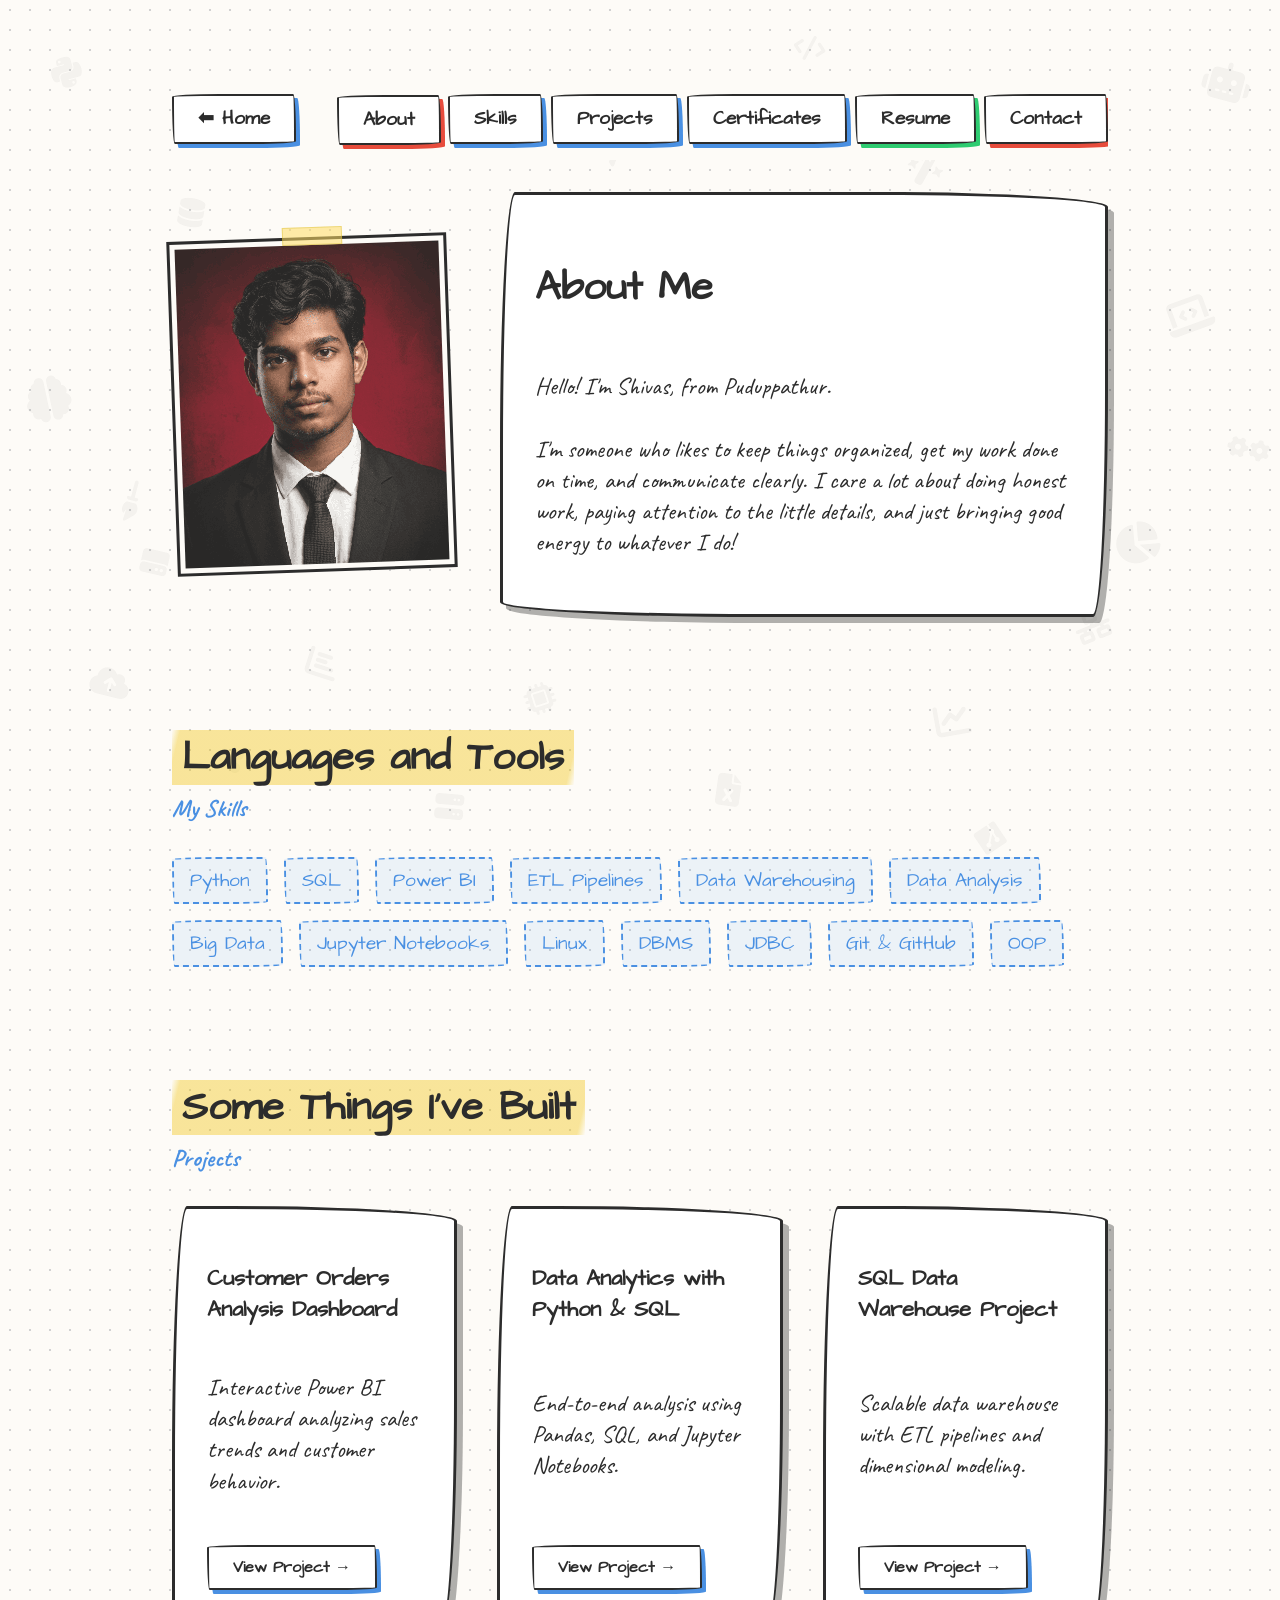
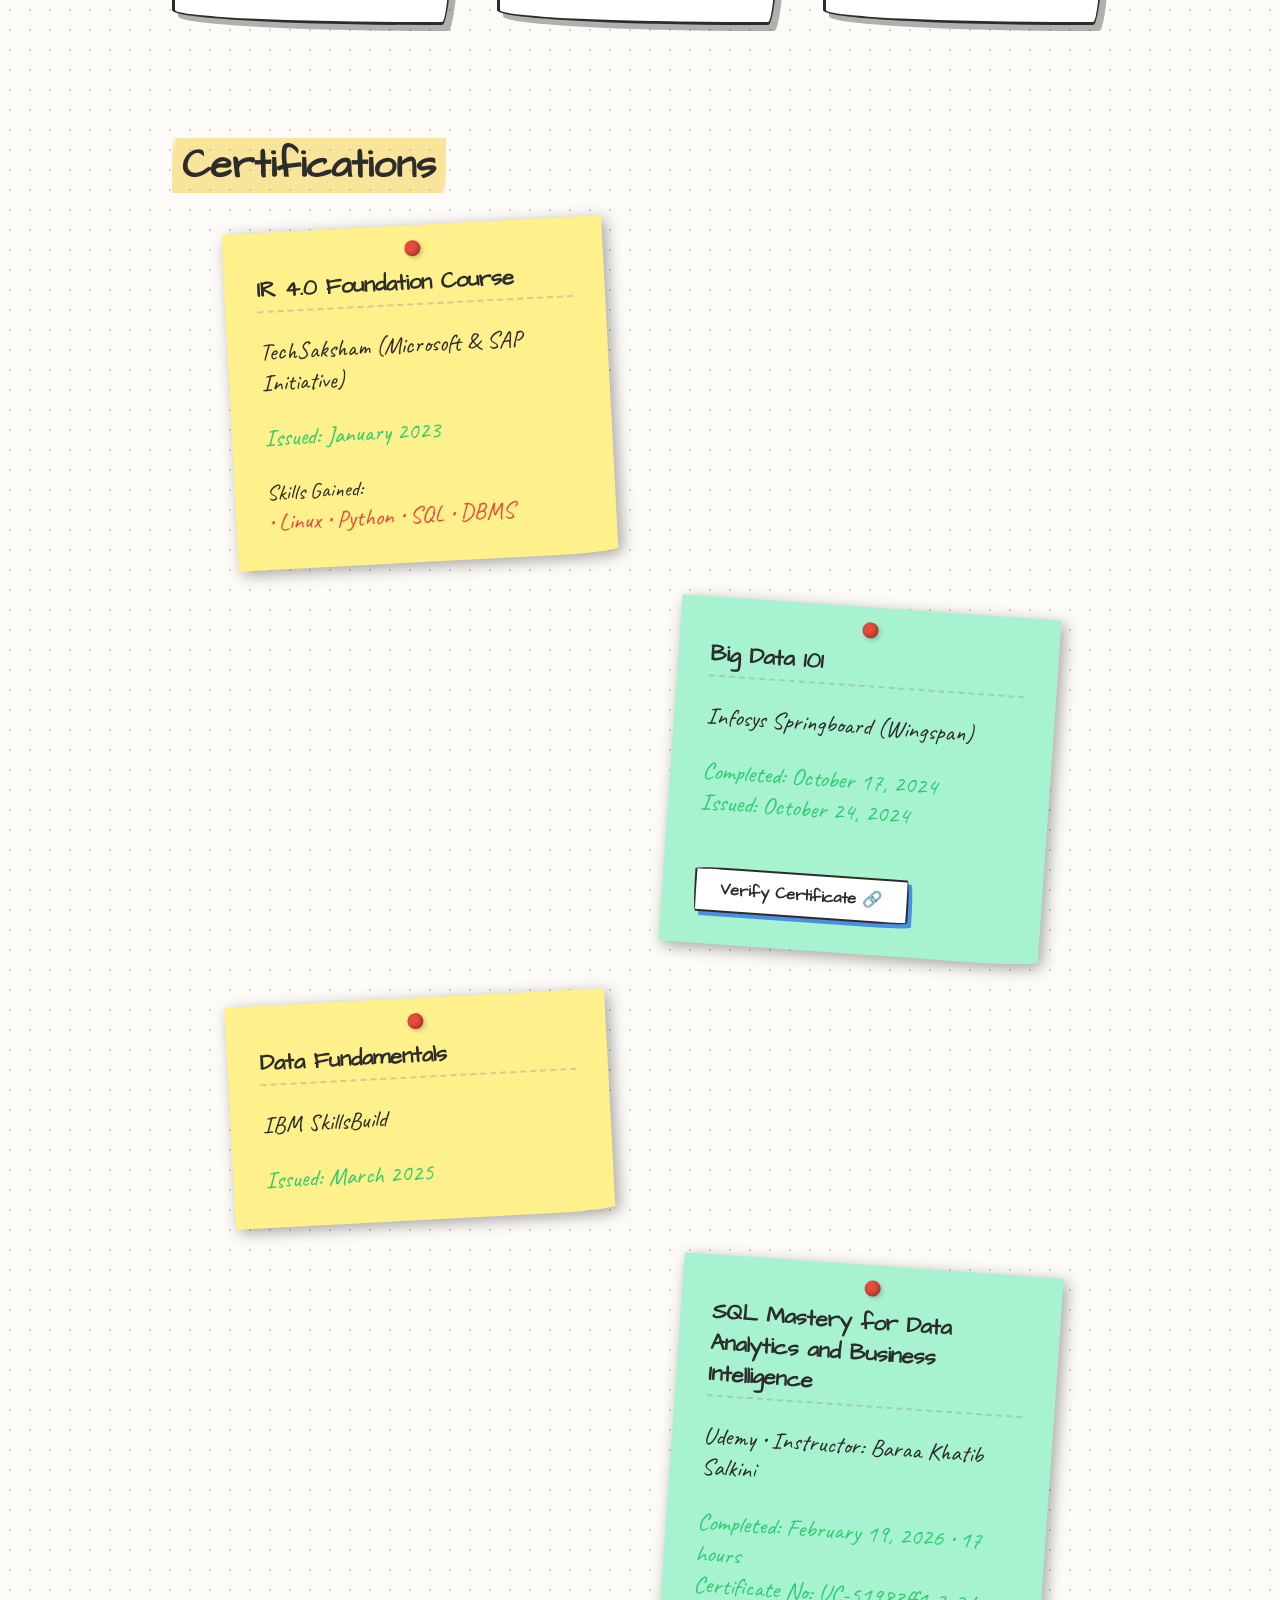
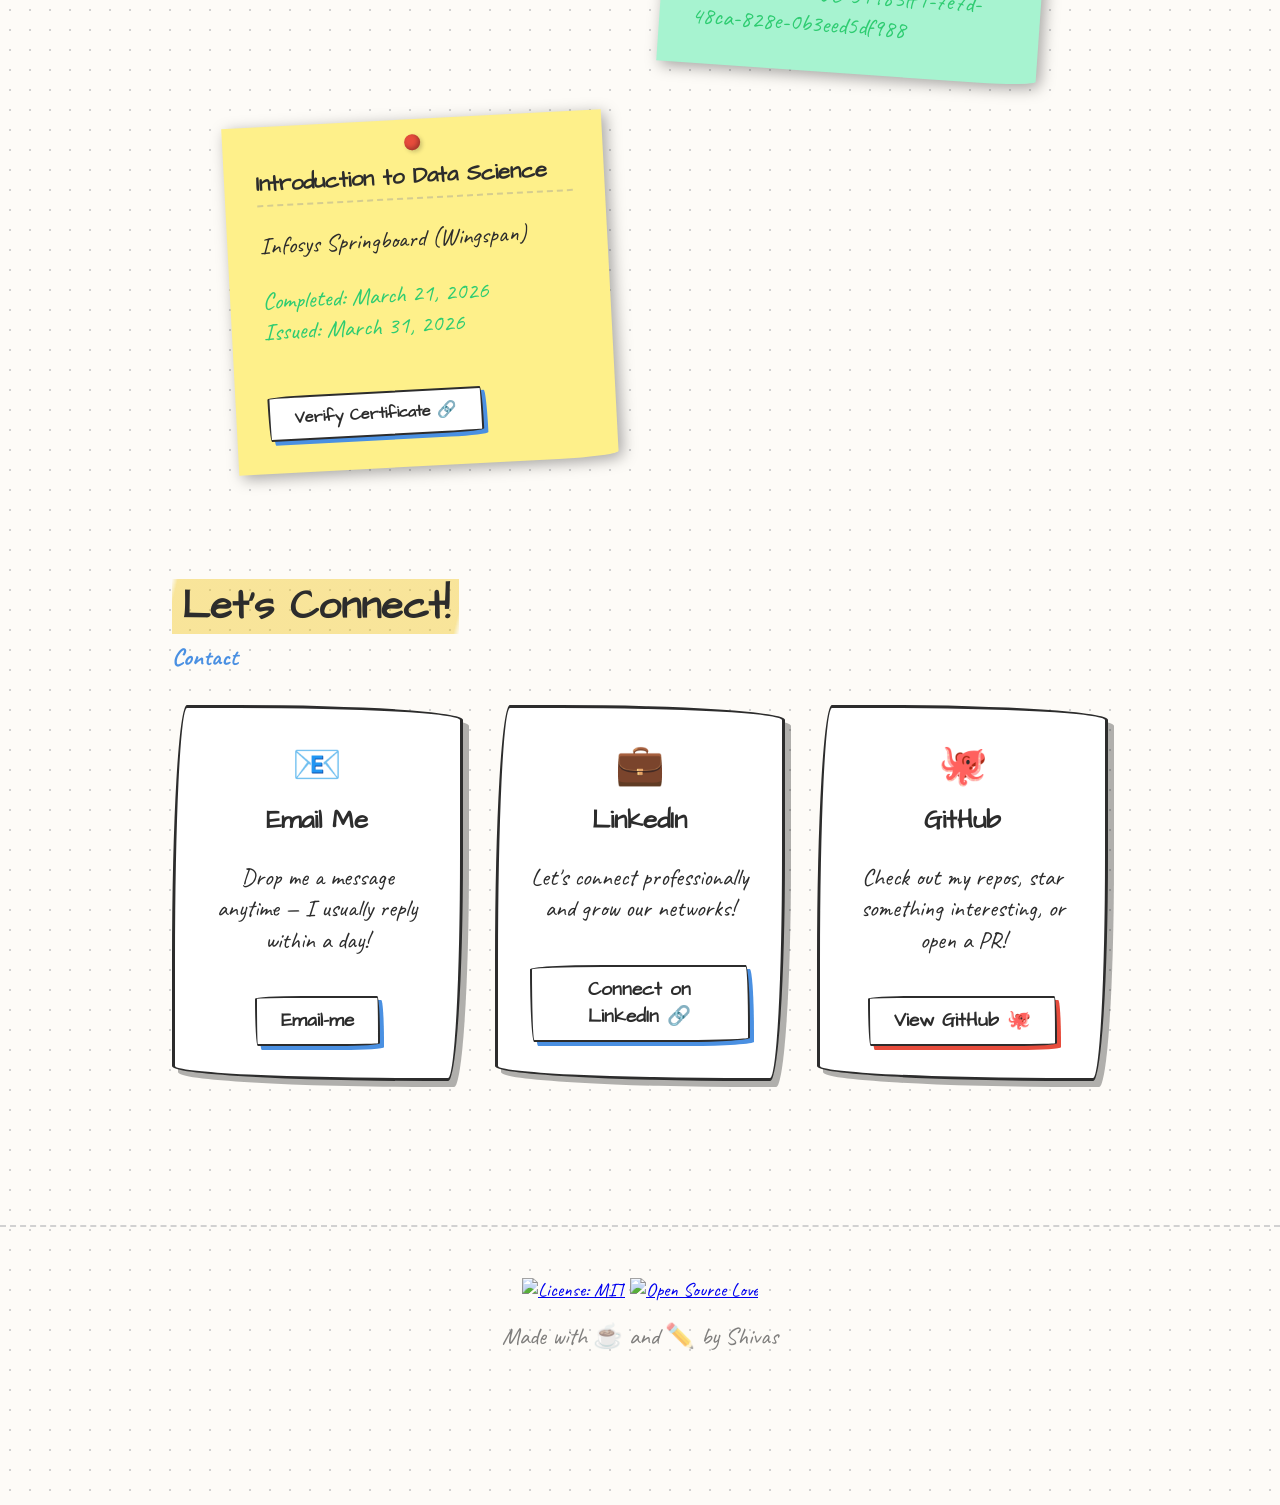
==== commit 46ecb657: "Update about.html" ====
--- a/about.html
+++ b/about.html
@@ -1,49 +1,54 @@
 <!DOCTYPE html>
 <html lang="en">
+
 <head>
   <meta charset="UTF-8">
   <meta name="viewport" content="width=device-width, initial-scale=1.0">
   <title>About Shivas | Data Sketchbook</title>
-  <link href="https://fonts.googleapis.com/css2?family=Architects+Daughter&family=Caveat:wght@400;600&display=swap" rel="stylesheet">
+  <link rel="preconnect" href="https://fonts.googleapis.com">
+  <link rel="preconnect" href="https://fonts.gstatic.com" crossorigin>
+  <link href="https://fonts.googleapis.com/css2?family=Architects+Daughter&family=Caveat:wght@400;600&display=swap"
+    rel="stylesheet">
   <link rel="stylesheet" href="https://cdnjs.cloudflare.com/ajax/libs/font-awesome/6.5.0/css/all.min.css">
   <link rel="stylesheet" href="assets/css/style.css">
 </head>
+
 <body class="about-page">
 
   <!-- Background floating icons -->
   <div class="bg-icons" aria-hidden="true">
-    <i class="fa-brands fa-python"           style="--ix:4vw;  --iy:6vh;  --is:2.2rem; --ir:-15deg; --id:0s"></i>
-    <i class="fa-solid fa-database"          style="--ix:14vw; --iy:22vh; --is:1.8rem; --ir:10deg;  --id:1.2s"></i>
-    <i class="fa-solid fa-terminal"          style="--ix:82vw; --iy:10vh; --is:2rem;   --ir:-8deg;  --id:0.4s"></i>
-    <i class="fa-solid fa-code"              style="--ix:62vw; --iy:4vh;  --is:1.6rem; --ir:12deg;  --id:2s"></i>
-    <i class="fa-solid fa-laptop-code"       style="--ix:91vw; --iy:33vh; --is:2.4rem; --ir:-20deg; --id:0.8s"></i>
-    <i class="fa-solid fa-server"            style="--ix:34vw; --iy:88vh; --is:1.8rem; --ir:5deg;   --id:1.6s"></i>
-    <i class="fa-solid fa-chart-line"        style="--ix:73vw; --iy:78vh; --is:2.2rem; --ir:-10deg; --id:0.3s"></i>
-    <i class="fa-solid fa-chart-bar"         style="--ix:24vw; --iy:72vh; --is:2rem;   --ir:18deg;  --id:1.8s"></i>
-    <i class="fa-solid fa-chart-pie"         style="--ix:87vw; --iy:58vh; --is:2.6rem; --ir:-5deg;  --id:0.6s"></i>
-    <i class="fa-solid fa-filter"            style="--ix:47vw; --iy:16vh; --is:1.5rem; --ir:22deg;  --id:2.4s"></i>
-    <i class="fa-solid fa-broom"             style="--ix:9vw;  --iy:54vh; --is:1.8rem; --ir:-30deg; --id:1s"></i>
-    <i class="fa-solid fa-file-excel"        style="--ix:56vw; --iy:86vh; --is:2rem;   --ir:8deg;   --id:3s"></i>
-    <i class="fa-solid fa-brain"             style="--ix:2vw;  --iy:42vh; --is:2.8rem; --ir:-12deg; --id:0.2s"></i>
-    <i class="fa-solid fa-robot"             style="--ix:94vw; --iy:7vh;  --is:2.4rem; --ir:15deg;  --id:1.4s"></i>
-    <i class="fa-solid fa-microchip"         style="--ix:41vw; --iy:76vh; --is:1.9rem; --ir:-18deg; --id:2.8s"></i>
-    <i class="fa-solid fa-lightbulb"         style="--ix:67vw; --iy:44vh; --is:2rem;   --ir:6deg;   --id:0.9s"></i>
-    <i class="fa-solid fa-bolt-lightning"    style="--ix:19vw; --iy:32vh; --is:1.7rem; --ir:-25deg; --id:1.5s"></i>
-    <i class="fa-solid fa-cubes"             style="--ix:77vw; --iy:24vh; --is:2.2rem; --ir:20deg;  --id:2.2s"></i>
-    <i class="fa-solid fa-cloud"             style="--ix:51vw; --iy:52vh; --is:2.5rem; --ir:-8deg;  --id:0.7s"></i>
-    <i class="fa-solid fa-cloud-arrow-up"    style="--ix:7vw;  --iy:74vh; --is:2rem;   --ir:14deg;  --id:3.2s"></i>
-    <i class="fa-solid fa-network-wired"     style="--ix:84vw; --iy:68vh; --is:1.8rem; --ir:-22deg; --id:1.1s"></i>
-    <i class="fa-solid fa-infinity"          style="--ix:31vw; --iy:48vh; --is:2.3rem; --ir:9deg;   --id:2.6s"></i>
-    <i class="fa-solid fa-sitemap"           style="--ix:63vw; --iy:63vh; --is:1.9rem; --ir:-14deg; --id:0.5s"></i>
-    <i class="fa-solid fa-share-nodes"       style="--ix:17vw; --iy:83vh; --is:1.7rem; --ir:16deg;  --id:1.9s"></i>
-    <i class="fa-solid fa-ship"              style="--ix:44vw; --iy:36vh; --is:2.1rem; --ir:-7deg;  --id:2.1s"></i>
-    <i class="fa-brands fa-git-alt"          style="--ix:76vw; --iy:91vh; --is:2.4rem; --ir:11deg;  --id:0.1s"></i>
-    <i class="fa-solid fa-gears"             style="--ix:96vw; --iy:48vh; --is:2rem;   --ir:-19deg; --id:2.9s"></i>
-    <i class="fa-solid fa-diagram-project"   style="--ix:39vw; --iy:62vh; --is:1.8rem; --ir:24deg;  --id:1.3s"></i>
-    <i class="fa-solid fa-flask"             style="--ix:58vw; --iy:27vh; --is:1.6rem; --ir:-11deg; --id:3.5s"></i>
+    <i class="fa-brands fa-python" style="--ix:4vw;  --iy:6vh;  --is:2.2rem; --ir:-15deg; --id:0s"></i>
+    <i class="fa-solid fa-database" style="--ix:14vw; --iy:22vh; --is:1.8rem; --ir:10deg;  --id:1.2s"></i>
+    <i class="fa-solid fa-terminal" style="--ix:82vw; --iy:10vh; --is:2rem;   --ir:-8deg;  --id:0.4s"></i>
+    <i class="fa-solid fa-code" style="--ix:62vw; --iy:4vh;  --is:1.6rem; --ir:12deg;  --id:2s"></i>
+    <i class="fa-solid fa-laptop-code" style="--ix:91vw; --iy:33vh; --is:2.4rem; --ir:-20deg; --id:0.8s"></i>
+    <i class="fa-solid fa-server" style="--ix:34vw; --iy:88vh; --is:1.8rem; --ir:5deg;   --id:1.6s"></i>
+    <i class="fa-solid fa-chart-line" style="--ix:73vw; --iy:78vh; --is:2.2rem; --ir:-10deg; --id:0.3s"></i>
+    <i class="fa-solid fa-chart-bar" style="--ix:24vw; --iy:72vh; --is:2rem;   --ir:18deg;  --id:1.8s"></i>
+    <i class="fa-solid fa-chart-pie" style="--ix:87vw; --iy:58vh; --is:2.6rem; --ir:-5deg;  --id:0.6s"></i>
+    <i class="fa-solid fa-filter" style="--ix:47vw; --iy:16vh; --is:1.5rem; --ir:22deg;  --id:2.4s"></i>
+    <i class="fa-solid fa-broom" style="--ix:9vw;  --iy:54vh; --is:1.8rem; --ir:-30deg; --id:1s"></i>
+    <i class="fa-solid fa-file-excel" style="--ix:56vw; --iy:86vh; --is:2rem;   --ir:8deg;   --id:3s"></i>
+    <i class="fa-solid fa-brain" style="--ix:2vw;  --iy:42vh; --is:2.8rem; --ir:-12deg; --id:0.2s"></i>
+    <i class="fa-solid fa-robot" style="--ix:94vw; --iy:7vh;  --is:2.4rem; --ir:15deg;  --id:1.4s"></i>
+    <i class="fa-solid fa-microchip" style="--ix:41vw; --iy:76vh; --is:1.9rem; --ir:-18deg; --id:2.8s"></i>
+    <i class="fa-solid fa-lightbulb" style="--ix:67vw; --iy:44vh; --is:2rem;   --ir:6deg;   --id:0.9s"></i>
+    <i class="fa-solid fa-bolt-lightning" style="--ix:19vw; --iy:32vh; --is:1.7rem; --ir:-25deg; --id:1.5s"></i>
+    <i class="fa-solid fa-cubes" style="--ix:77vw; --iy:24vh; --is:2.2rem; --ir:20deg;  --id:2.2s"></i>
+    <i class="fa-solid fa-cloud" style="--ix:51vw; --iy:52vh; --is:2.5rem; --ir:-8deg;  --id:0.7s"></i>
+    <i class="fa-solid fa-cloud-arrow-up" style="--ix:7vw;  --iy:74vh; --is:2rem;   --ir:14deg;  --id:3.2s"></i>
+    <i class="fa-solid fa-network-wired" style="--ix:84vw; --iy:68vh; --is:1.8rem; --ir:-22deg; --id:1.1s"></i>
+    <i class="fa-solid fa-infinity" style="--ix:31vw; --iy:48vh; --is:2.3rem; --ir:9deg;   --id:2.6s"></i>
+    <i class="fa-solid fa-sitemap" style="--ix:63vw; --iy:63vh; --is:1.9rem; --ir:-14deg; --id:0.5s"></i>
+    <i class="fa-solid fa-share-nodes" style="--ix:17vw; --iy:83vh; --is:1.7rem; --ir:16deg;  --id:1.9s"></i>
+    <i class="fa-solid fa-ship" style="--ix:44vw; --iy:36vh; --is:2.1rem; --ir:-7deg;  --id:2.1s"></i>
+    <i class="fa-brands fa-git-alt" style="--ix:76vw; --iy:91vh; --is:2.4rem; --ir:11deg;  --id:0.1s"></i>
+    <i class="fa-solid fa-gears" style="--ix:96vw; --iy:48vh; --is:2rem;   --ir:-19deg; --id:2.9s"></i>
+    <i class="fa-solid fa-diagram-project" style="--ix:39vw; --iy:62vh; --is:1.8rem; --ir:24deg;  --id:1.3s"></i>
+    <i class="fa-solid fa-flask" style="--ix:58vw; --iy:27vh; --is:1.6rem; --ir:-11deg; --id:3.5s"></i>
     <i class="fa-solid fa-magnifying-glass-chart" style="--ix:21vw; --iy:11vh; --is:2rem; --ir:7deg; --id:0.6s"></i>
     <i class="fa-solid fa-wand-magic-sparkles" style="--ix:71vw; --iy:17vh; --is:1.9rem; --ir:-16deg; --id:2.3s"></i>
-    <i class="fa-solid fa-hard-drive"        style="--ix:11vw; --iy:61vh; --is:1.7rem; --ir:13deg;  --id:1.7s"></i>
+    <i class="fa-solid fa-hard-drive" style="--ix:11vw; --iy:61vh; --is:1.7rem; --ir:13deg;  --id:1.7s"></i>
   </div>
 
   <!-- Scroll to Top -->
@@ -53,7 +58,7 @@
 
     <!-- NAVIGATION -->
     <div class="nav-bar">
-      <a href="index.html" class="btn-sketch btn-blue back-btn">⬅ Sail Back Home</a>
+      <a href="index.html" class="btn-sketch btn-blue back-btn">⬅ Home</a>
 
       <button class="hamburger" id="hamburger" aria-label="Toggle menu">☰</button>
 
@@ -62,33 +67,33 @@
         <a href="#Skills" class="btn-sketch btn-blue nav-link" data-section="Skills">Skills</a>
         <a href="#Projects" class="btn-sketch btn-blue nav-link" data-section="Projects">Projects</a>
         <a href="#Certificates" class="btn-sketch btn-blue nav-link" data-section="Certificates">Certificates</a>
+        <a href="assets/resume.pdf" target="_blank" class="btn-sketch btn-green nav-link" title="dont touch">Resume</a>
         <a href="#contact" class="btn-sketch btn-red nav-link" data-section="contact">Contact</a>
       </nav>
     </div>
 
-    <!-- ABOUT -->
     <section id="About" class="about-section">
       <div class="photo-frame profile-pic">
         <div class="tape"></div>
         <div class="photo-placeholder">
-  <img src="assets/img.png" style="filter: none !important; mix-blend-mode: normal;">
-          
-          </div>
-        </div>
-      </div>
-
+          <img src="assets/img.png" alt="Shivas Arulselvam Profile Picture" loading="lazy"
+            style="filter: none !important; mix-blend-mode: normal;">
+        </div>
+      </div>
       <div class="drawn-box about-text">
         <h2 class="section-title">About Me</h2>
         <p class="handwriting">
           Hello! I'm Shivas, from Puduppathur.<br><br>
-          I'm someone who likes to keep things organized, get my work done on time, and communicate clearly. I care a lot about doing honest work, paying attention to the little details, and just bringing good energy to whatever I do!
+          I'm someone who likes to keep things organized, get my work done on time, and communicate clearly. I care a
+          lot about doing honest work, paying attention to the little details, and just bringing good energy to whatever
+          I do!
         </p>
       </div>
-    </section>
-
+
+    </section>
     <!-- SKILLS -->
     <section id="Skills" class="skills-section">
-      <h2 class="section-title highlight-text">Languages and Tools I'm Good At</h2>
+      <h2 class="section-title highlight-text">Languages and Tools</h2>
       <h4 class="handwriting pencil-blue" style="margin-top: -1.5rem; margin-bottom: 2rem;">My Skills</h4>
       <div class="skills-container">
         <span class="skill-tag">Python</span>
@@ -101,6 +106,9 @@
         <span class="skill-tag">Jupyter Notebooks</span>
         <span class="skill-tag">Linux</span>
         <span class="skill-tag">DBMS</span>
+        <span class="skill-tag">JDBC</span>
+        <span class="skill-tag">Git &amp; GitHub</span>
+        <span class="skill-tag">OOP</span>
       </div>
     </section>
 
@@ -112,17 +120,20 @@
         <div class="drawn-box project-card">
           <h3>Customer Orders Analysis Dashboard</h3>
           <p class="handwriting">Interactive Power BI dashboard analyzing sales trends and customer behavior.</p>
-          <a href="https://github.com/Shivas54/customer-orders-analysis-powerbi" target="_blank" class="btn-sketch btn-blue project-link">View Project →</a>
+          <a href="https://github.com/Shivas-A54/customer-orders-analysis-powerbi" target="_blank"
+            class="btn-sketch btn-blue project-link">View Project →</a>
         </div>
         <div class="drawn-box project-card">
           <h3>Data Analytics with Python &amp; SQL</h3>
           <p class="handwriting">End-to-end analysis using Pandas, SQL, and Jupyter Notebooks.</p>
-          <a href="https://github.com/Shivas54/Data-Analytics-Project-Python-SQL" target="_blank" class="btn-sketch btn-blue project-link">View Project →</a>
+          <a href="https://github.com/Shivas-A54/Data-Analytics-Project-Python-SQL" target="_blank"
+            class="btn-sketch btn-blue project-link">View Project →</a>
         </div>
         <div class="drawn-box project-card">
           <h3>SQL Data Warehouse Project</h3>
           <p class="handwriting">Scalable data warehouse with ETL pipelines and dimensional modeling.</p>
-          <a href="https://github.com/Shivas54/sql-data-warehouse-project" target="_blank" class="btn-sketch btn-blue project-link">View Project →</a>
+          <a href="https://github.com/Shivas-A54/sql-data-warehouse-project" target="_blank"
+            class="btn-sketch btn-blue project-link">View Project →</a>
         </div>
       </div>
     </section>
@@ -149,7 +160,8 @@
           <span class="handwriting pencil-green">Completed: October 17, 2024</span><br>
           <span class="handwriting pencil-green">Issued: October 24, 2024</span>
           <br><br>
-          <a href="https://verify.onwingspan.com" target="_blank" class="btn-sketch btn-blue project-link" style="font-size:1rem;">Verify Certificate 🔗</a>
+          <a href="https://verify.onwingspan.com" target="_blank" class="btn-sketch btn-blue project-link"
+            style="font-size:1rem;">Verify Certificate 🔗</a>
         </div>
 
         <div class="sticky-note cert-note left">
@@ -174,7 +186,8 @@
           <span class="handwriting pencil-green">Completed: March 21, 2026</span><br>
           <span class="handwriting pencil-green">Issued: March 31, 2026</span>
           <br><br>
-          <a href="https://verify.onwingspan.com" target="_blank" class="btn-sketch btn-blue project-link" style="font-size:1rem;">Verify Certificate 🔗</a>
+          <a href="https://verify.onwingspan.com" target="_blank" class="btn-sketch btn-blue project-link"
+            style="font-size:1rem;">Verify Certificate 🔗</a>
         </div>
 
       </div>
@@ -191,43 +204,29 @@
           <h3>Email Me</h3>
           <p class="handwriting">Drop me a message anytime — I usually reply within a day!</p>
           <!-- Replace with your actual email -->
-          <a href="/cdn-cgi/l/email-protection#91e2f9f8e7f0e2d1f4e9f0fce1fdf4bff2fefc" class="btn-sketch btn-blue" style="margin-top:1rem; display:inline-block;"><span class="__cf_email__" data-cfemail="76051e1f00170536130e171b061a135815191b">[email&#160;protected]</span></a>
+          <a href="mailto:shivas2004@zohomail.in" class="btn-sketch btn-blue"
+            style="margin-top:1rem; display:inline-block;"><span class="__cf_email__"
+              data-cfemail="76051e1f00170536130e171b061a135815191b">Email-me</span></a>
         </div>
 
         <div class="drawn-box contact-card">
           <div class="contact-icon">💼</div>
           <h3>LinkedIn</h3>
           <p class="handwriting">Let's connect professionally and grow our networks!</p>
-          <a href="https://www.linkedin.com/in/shivas-arulselvam" target="_blank" class="btn-sketch btn-blue" style="margin-top:1rem; display:inline-block;">Connect on LinkedIn 🔗</a>
+          <a href="https://www.linkedin.com/in/shivas-arulselvam" target="_blank" class="btn-sketch btn-blue"
+            style="margin-top:1rem; display:inline-block;">Connect on LinkedIn 🔗</a>
         </div>
 
         <div class="drawn-box contact-card">
           <div class="contact-icon">🐙</div>
           <h3>GitHub</h3>
           <p class="handwriting">Check out my repos, star something interesting, or open a PR!</p>
-          <a href="https://github.com/Shivas54" target="_blank" class="btn-sketch btn-red" style="margin-top:1rem; display:inline-block;">View GitHub 🐙</a>
-        </div>
-      </div>
-
-      <!-- Quick Message Form -->
-      <div class="drawn-box quick-message" style="margin-top: 3rem;">
-        <h3>💬 Quick Message</h3>
-        <p class="handwriting" style="margin-bottom:1.5rem;">Fill this out and I'll get back to you soon!</p>
-        <div class="form-group">
-          <label class="form-label" for="name">Your Name</label>
-          <input type="text" id="name" class="sketch-input" placeholder="e.g. Ada Lovelace">
-        </div>
-        <div class="form-group">
-          <label class="form-label" for="email">Your Email</label>
-          <input type="email" id="email" class="sketch-input" placeholder="e.g. ada@example.com">
-        </div>
-        <div class="form-group">
-          <label class="form-label" for="message">Message</label>
-          <textarea id="message" class="sketch-input sketch-textarea" placeholder="Hey Shivas, I loved your project on..."></textarea>
-        </div>
-        <button class="btn-sketch btn-red" id="send-btn" onclick="handleSend()">Send Message ✉️</button>
-        <p class="handwriting pencil-green" id="form-success" style="display:none; margin-top:1rem;">✅ Thanks! (Hook this up to Formspree or EmailJS to make it live!)</p>
-      </div>
+          <a href="https://github.com/Shivas-A54" target="_blank" class="btn-sketch btn-red"
+            style="margin-top:1rem; display:inline-block;">View GitHub 🐙</a>
+        </div>
+      </div>
+
+
     </section>
 
   </div><!-- end page-container -->
@@ -235,12 +234,14 @@
   <footer class="sketch-footer">
     <p align="center">
       <a href="LICENSE"><img src="https://img.shields.io/badge/License-MIT-yellow.svg" alt="License: MIT"></a>
-      <a href="https://opensource.org/"><img src="https://img.shields.io/badge/Open%20Source-%E2%9D%A4-brightgreen.svg" alt="Open Source Love"></a>
+      <a href="https://opensource.org/"><img src="https://img.shields.io/badge/Open%20Source-%E2%9D%A4-brightgreen.svg"
+          alt="Open Source Love"></a>
     </p>
     <p class="handwriting" style="margin-top:1rem; opacity:0.6;">Made with ☕ and ✏️ by Shivas</p>
   </footer>
 
-  <script data-cfasync="false" src="/cdn-cgi/scripts/5c5dd728/cloudflare-static/email-decode.min.js"></script><script>
+  <script data-cfasync="false" src="/cdn-cgi/scripts/5c5dd728/cloudflare-static/email-decode.min.js"></script>
+  <script>
     // --- HAMBURGER MENU ---
     const hamburger = document.getElementById('hamburger');
     const navMenu = document.getElementById('nav-menu');
@@ -272,7 +273,7 @@
 
     // --- SCROLL OFFSET FOR ANCHOR LINKS (fixes content hiding behind nav) ---
     document.querySelectorAll('a[href^="#"]').forEach(anchor => {
-      anchor.addEventListener('click', function(e) {
+      anchor.addEventListener('click', function (e) {
         const target = document.querySelector(this.getAttribute('href'));
         if (target) {
           e.preventDefault();
@@ -292,13 +293,8 @@
       window.scrollTo({ top: 0, behavior: 'smooth' });
     });
 
-    // --- FORM HANDLER (demo — wire to Formspree/EmailJS for production) ---
-    function handleSend() {
-      const name = document.getElementById('name').value.trim();
-      const email = document.getElementById('email').value.trim();
-      const message = document.getElementById('message').value.trim();
-      if (!name || !email || !message) {
-        alert('Please fill in all fields!');
-        return;
-      }
-      document.get
+
+  </script>
+</body>
+
+</html>
--- a/assets/css/style.css
+++ b/assets/css/style.css
@@ -6,9 +6,9 @@
 /* --- LIGHT / DARK MODE VARIABLES --- */
 :root {
   color-scheme: light dark;
-  --paper-bg:      light-dark(#fdfbf7, #1a1a1a);
+  --paper-bg:      light-dark(#fdfbf7, #000000);
   --ink-color:     light-dark(#2c2c2c, #e0e0e0);
-  --box-bg:        light-dark(#ffffff, #252525);
+  --box-bg:        light-dark(#ffffff, #111111);
   --grid-color:    light-dark(#d1d1d1, rgba(255,255,255,0.05));
   --note-bg:       light-dark(#fef08a, #857c2e);
   --cert-note-bg:  light-dark(#a7f3d0, #1e3a2f);
@@ -77,9 +77,18 @@
   padding-bottom: 150px;
   gap: 4rem;
 }
-
-.hero-content { flex: 1; max-width: 600px; z-index: 2; }
-.hero-visual   { flex: 1; display: flex; justify-content: center; z-index: 2; }
+.hero-content { 
+  flex: 1 1 50%;
+  max-width: 600px; 
+  z-index: 2; 
+}
+
+.hero-visual { 
+  flex: 1 1 50%;
+  display: flex; 
+  justify-content: center; 
+  z-index: 2; 
+}
 
 /* --- BADGE --- */
 .sketch-badge {
@@ -101,13 +110,20 @@
   white-space: nowrap;
 }
 
-/* Typewriter cursor blink */
-.typewriter::after {
-  content: '|';
-  animation: blink 0.8s step-end infinite;
-  color: var(--pencil-red);
-}
-@keyframes blink { 0%,100% { opacity: 1; } 50% { opacity: 0; } }
+.wave-emoji {
+  display: inline-block;
+  transform-origin: 70% 70%;
+  animation: waveEmoji 2.5s ease-in-out 1;
+}
+@keyframes waveEmoji {
+  0% { transform: rotate(0deg); }
+  10% { transform: rotate(14deg); }
+  20% { transform: rotate(-8deg); }
+  30% { transform: rotate(14deg); }
+  40% { transform: rotate(-4deg); }
+  50% { transform: rotate(10deg); }
+  60%, 100% { transform: rotate(0deg); }
+}
 
 /* --- HIGHLIGHT --- */
 .highlight-text {
@@ -297,17 +313,24 @@
   display: flex;
   justify-content: space-between;
   align-items: center;
-  flex-wrap: wrap;
+  flex-wrap: nowrap;
   gap: 1rem;
-  padding: 1.5rem 0 2rem;
+  padding: 1rem 0;
   margin-bottom: 2rem;
-  position: relative;
-}
+  position: sticky;
+  top: 0;
+  z-index: 100;
+  background-color: var(--paper-bg);
+  overflow-x: auto;
+  -ms-overflow-style: none;
+  scrollbar-width: none;
+}
+.nav-bar::-webkit-scrollbar { display: none; }
 
 .nav-menu {
   display: flex;
-  gap: 0.75rem;
-  flex-wrap: wrap;
+  gap: 0.5rem;
+  flex-wrap: nowrap;
 }
 
 /* Active nav link */
